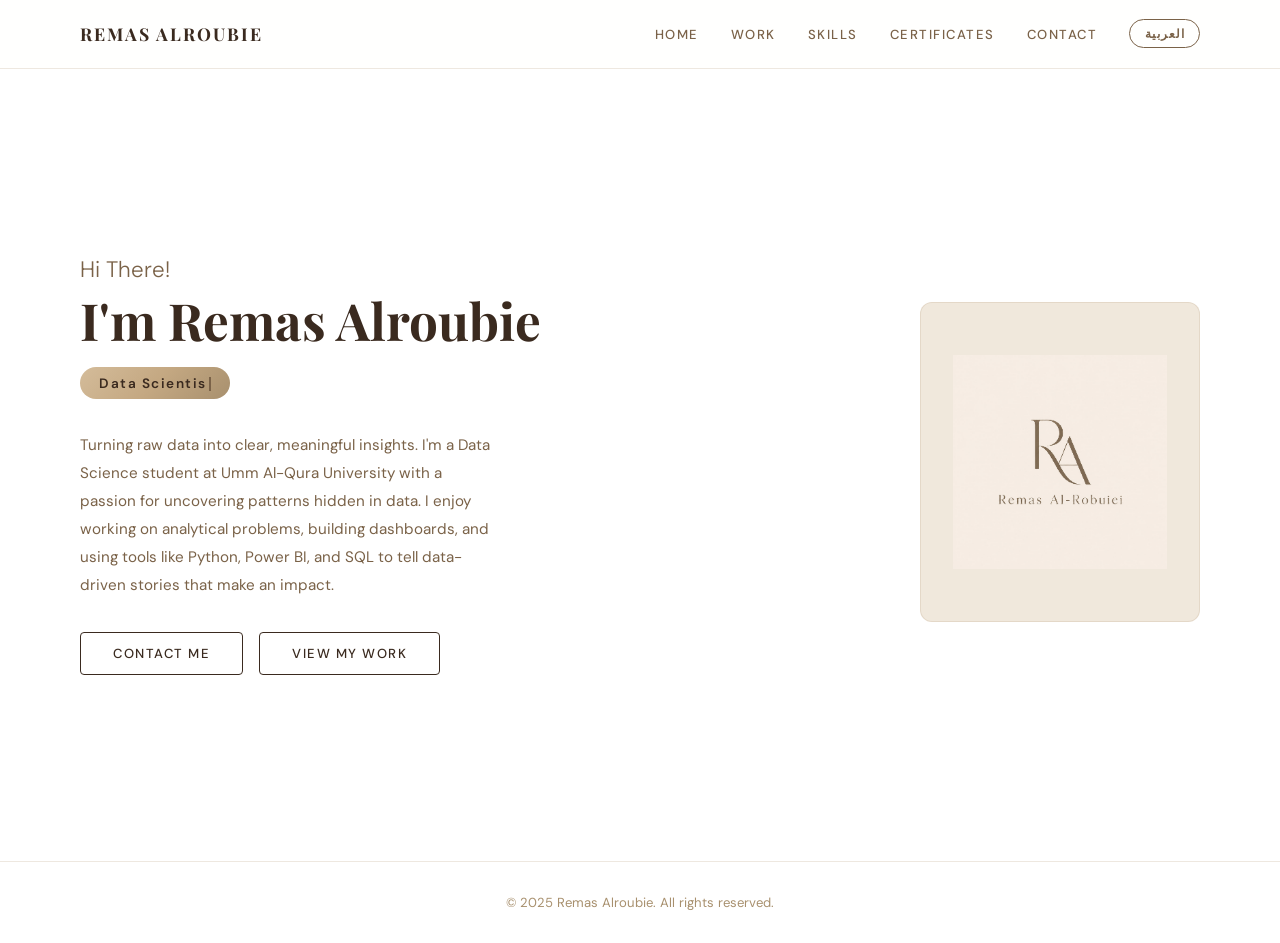
==== index.html @ 8c15201c "update my portfolio" ====
<!DOCTYPE html>
<html lang="en">
<head>
  <meta charset="UTF-8" />
  <meta name="viewport" content="width=device-width, initial-scale=1.0" />
  <title>Remas Alroubie — Home</title>
  <link rel="stylesheet" href="remasalroubie.css" />
</head>
<body>

  <div id="progress-bar"></div>
  <button id="back-to-top" onclick="window.scrollTo({top:0,behavior:'smooth'})">↑</button>

  <nav>
    <span class="logo">REMAS ALROUBIE</span>
    <ul>
      <li><a href="index.html" class="active" data-en="Home" data-ar="الرئيسية">Home</a></li>
      <li><a href="mywork.html" data-en="Work" data-ar="أعمالي">Work</a></li>
      <li><a href="skills.html" data-en="Skills" data-ar="المهارات">Skills</a></li>
      <li><a href="certificates.html" data-en="Certificates" data-ar="الشهادات">Certificates</a></li>
      <li><a href="contact.html" data-en="Contact" data-ar="تواصل">Contact</a></li>
      <li><button class="lang-btn" onclick="toggleLang()">العربية</button></li>
    </ul>
  </nav>

  <section class="hero">
    <div class="hero-text">
      <p class="hero-greeting" data-en="Hi There!" data-ar="! أهلاً">Hi There!</p>
      <h1 data-en="I'm Remas Alroubie" data-ar="أنا ريماس الربيعي">I'm Remas Alroubie</h1>
      <span class="hero-badge">
        <span id="typed-text"></span><span class="typing-cursor"></span>
      </span>
      <p class="hero-desc"
        data-en="Turning raw data into clear, meaningful insights. I'm a Data Science student at Umm Al-Qura University with a passion for uncovering patterns hidden in data. I enjoy working on analytical problems, building dashboards, and using tools like Python, Power BI, and SQL to tell data-driven stories that make an impact."
        data-ar="أحوّل البيانات الخام إلى رؤى واضحة وذات معنى. أنا طالبة علم بيانات في جامعة أم القرى، شغوفة باكتشاف الأنماط المخفية في البيانات. أستمتع بحل المشكلات التحليلية وبناء لوحات البيانات واستخدام أدوات مثل Python وPower BI وSQL لأروي قصصاً مبنية على البيانات تُحدث فرقاً حقيقياً.">
        Turning raw data into clear, meaningful insights. I'm a Data Science student at Umm Al-Qura University with a passion for uncovering patterns hidden in data. I enjoy working on analytical problems, building dashboards, and using tools like Python, Power BI, and SQL to tell data-driven stories that make an impact.
      </p>
      <div class="hero-btns">
        <a href="contact.html" class="btn-outline-dark" data-en="Contact Me" data-ar="تواصل معي">Contact Me</a>
        <a href="mywork.html" class="btn-outline-dark" data-en="View My Work" data-ar="أعمالي">View My Work</a>
      </div>
    </div>
    <div class="hero-img">
      <img src="images/logo.png" alt="Remas Alroubie Logo" class="hero-logo-img" />
    </div>
  </section>

  <footer>
    <p data-en="© 2025 Remas Alroubie. All rights reserved." data-ar=".© 2025 ريماس الربيعي. جميع الحقوق محفوظة">© 2025 Remas Alroubie. All rights reserved.</p>
  </footer>

  <script>
    // Typing Animation
    const words = ['Data Scientist', 'Data Analyst', 'Problem Solver'];
    const wordsAr = ['عالمة بيانات', 'محللة بيانات', 'حلول لجميع المشكلات'];
    let wordIndex = 0, charIndex = 0, deleting = false;

    function type() {
      const isAr = document.body.classList.contains('rtl');
      const list = isAr ? wordsAr : words;
      const current = list[wordIndex];
      const el = document.getElementById('typed-text');
      if (!deleting) {
        el.textContent = current.substring(0, charIndex + 1);
        charIndex++;
        if (charIndex === current.length) { deleting = true; setTimeout(type, 1500); return; }
      } else {
        el.textContent = current.substring(0, charIndex - 1);
        charIndex--;
        if (charIndex === 0) { deleting = false; wordIndex = (wordIndex + 1) % list.length; }
      }
      setTimeout(type, deleting ? 60 : 100);
    }
    type();

    // Language Toggle
    let isArabic = false;
    function toggleLang() {
      isArabic = !isArabic;
      const btn = document.querySelector('.lang-btn');
      document.querySelectorAll('[data-en]').forEach(el => {
        el.innerHTML = isArabic ? el.getAttribute('data-ar') : el.getAttribute('data-en');
      });
      document.body.classList.toggle('rtl', isArabic);
      btn.textContent = isArabic ? 'English' : 'العربية';
    }

    // Scroll Progress Bar
    window.addEventListener('scroll', () => {
      const scrollTop = window.scrollY;
      const docHeight = document.documentElement.scrollHeight - window.innerHeight;
      const progress = (scrollTop / docHeight) * 100;
      document.getElementById('progress-bar').style.width = progress + '%';

      // Back to Top
      const btn = document.getElementById('back-to-top');
      btn.classList.toggle('visible', scrollTop > 300);
    });

    // Fade in on scroll
    const observer = new IntersectionObserver(entries => {
      entries.forEach(e => { if (e.isIntersecting) e.target.classList.add('visible'); });
    }, { threshold: 0.1 });
    document.querySelectorAll('.fade-in').forEach(el => observer.observe(el));
  </script>

</body>
</html>
---- remasalroubie.css ----
@import url('https://fonts.googleapis.com/css2?family=Playfair+Display:wght@400;700&family=DM+Sans:wght@300;400;500&display=swap');

* { margin: 0; padding: 0; box-sizing: border-box; }

:root {
  --pink-mid:     #c4a882;
  --pink-soft:    #d4bc9a;
  --pink-light:   #f0e8dc;
  --purple-mid:   #7a6248;
  --purple-soft:  #c8b49a;
  --purple-light: #f5ede0;
  --gradient:     linear-gradient(135deg, #f5ede0 0%, #ede0d4 50%, #e8d5c4 100%);
  --text-dark:    #3a2a1f;
  --text-mid:     #7a6248;
  --text-light:   #a8906e;
  --white:        #ffffff;
  --bg:           #fdf8f3;
}

html { scroll-behavior: smooth; }

body {
  font-family: 'DM Sans', sans-serif;
  background-color: var(--bg);
  color: var(--text-dark);
}

/* ======= SCROLL PROGRESS BAR ======= */
#progress-bar {
  position: fixed;
  top: 0;
  left: 0;
  height: 3px;
  width: 0%;
  background: linear-gradient(135deg, var(--pink-mid), var(--purple-mid));
  z-index: 9999;
  transition: width 0.1s linear;
}

/* ======= BACK TO TOP ======= */
#back-to-top {
  position: fixed;
  bottom: 2rem;
  right: 2rem;
  width: 44px;
  height: 44px;
  border-radius: 50%;
  background: linear-gradient(135deg, var(--pink-mid), var(--purple-mid));
  color: white;
  border: none;
  font-size: 1.2rem;
  cursor: pointer;
  display: flex;
  align-items: center;
  justify-content: center;
  opacity: 0;
  pointer-events: none;
  transition: opacity 0.3s, transform 0.3s;
  z-index: 999;
  box-shadow: 0 4px 15px rgba(122,98,72,0.3);
}

#back-to-top.visible {
  opacity: 1;
  pointer-events: all;
}

#back-to-top:hover { transform: translateY(-3px); }

/* ======= FADE IN ON SCROLL ======= */
.fade-in {
  opacity: 0;
  transform: translateY(30px);
  transition: opacity 0.6s ease, transform 0.6s ease;
}

.fade-in.visible {
  opacity: 1;
  transform: translateY(0);
}

/* ======= NAVBAR ======= */
nav {
  display: flex;
  justify-content: space-between;
  align-items: center;
  padding: 1.2rem 5rem;
  background: rgba(255,255,255,0.9);
  backdrop-filter: blur(12px);
  position: sticky;
  top: 0;
  z-index: 100;
  border-bottom: 1px solid rgba(200,180,154,0.3);
}

.logo {
  font-family: 'Playfair Display', serif;
  font-size: 1.1rem;
  font-weight: 700;
  letter-spacing: 2px;
  color: var(--text-dark);
  text-decoration: none;
}

nav ul {
  list-style: none;
  display: flex;
  gap: 2rem;
  align-items: center;
}

nav ul li a {
  text-decoration: none;
  font-size: 0.82rem;
  font-weight: 500;
  letter-spacing: 1.5px;
  text-transform: uppercase;
  color: var(--text-mid);
  transition: color 0.3s;
}

nav ul li a:hover,
nav ul li a.active { color: var(--purple-mid); }

/* ======= LANGUAGE BUTTON ======= */
.lang-btn {
  background: transparent;
  border: 1.5px solid var(--purple-mid);
  color: var(--purple-mid);
  font-size: 0.78rem;
  font-weight: 600;
  letter-spacing: 1px;
  padding: 0.35rem 0.9rem;
  border-radius: 50px;
  cursor: pointer;
  transition: background 0.3s, color 0.3s;
  font-family: 'DM Sans', sans-serif;
}

.lang-btn:hover {
  background: var(--purple-mid);
  color: white;
}

/* ======= RTL ======= */
body.rtl { direction: rtl; text-align: right; }
body.rtl nav { flex-direction: row-reverse; }
body.rtl .hero { flex-direction: row-reverse; }
body.rtl .hero-btns { justify-content: flex-start; }
body.rtl .port-detail-item {
  border-left: none;
  border-right: 2px solid var(--purple-soft);
  padding-left: 0;
  padding-right: 1rem;
}
body.rtl .contact-item { flex-direction: row-reverse; }
body.rtl #back-to-top { right: auto; left: 2rem; }

/* ======= BUTTONS ======= */
.btn-outline-dark {
  display: inline-block;
  background: transparent;
  color: var(--text-dark);
  padding: 0.75rem 2rem;
  border-radius: 4px;
  text-decoration: none;
  font-size: 0.82rem;
  font-weight: 500;
  letter-spacing: 1.5px;
  text-transform: uppercase;
  border: 1.5px solid var(--text-dark);
  transition: background 0.3s, color 0.3s, transform 0.3s;
}

.btn-outline-dark:hover {
  background: var(--text-dark);
  color: var(--white);
  transform: translateY(-2px);
}

.btn-primary {
  display: inline-block;
  background: linear-gradient(135deg, var(--pink-mid), var(--purple-mid));
  color: white;
  padding: 0.75rem 2rem;
  border-radius: 4px;
  text-decoration: none;
  font-size: 0.82rem;
  font-weight: 500;
  letter-spacing: 1.5px;
  text-transform: uppercase;
  border: none;
  cursor: pointer;
  transition: opacity 0.3s, transform 0.3s;
}

.btn-primary:hover { opacity: 0.88; transform: translateY(-2px); }

.btn-outline {
  display: inline-block;
  background: transparent;
  color: var(--text-mid);
  padding: 0.75rem 2.5rem;
  border-radius: 4px;
  text-decoration: none;
  font-size: 0.82rem;
  font-weight: 500;
  letter-spacing: 1.5px;
  text-transform: uppercase;
  border: 1px solid var(--purple-mid);
  transition: background 0.3s, transform 0.3s;
}

.btn-outline:hover { background: var(--purple-light); transform: translateY(-2px); }

/* ======= SECTION TITLES ======= */
.sec-title {
  font-family: 'Playfair Display', serif;
  font-size: 1.8rem;
  font-weight: 700;
  color: var(--text-dark);
  text-align: center;
  letter-spacing: 2px;
  text-transform: uppercase;
}

.underline {
  width: 50px;
  height: 3px;
  background: linear-gradient(135deg, var(--pink-mid), var(--purple-mid));
  margin: 0.8rem auto 3rem auto;
  border-radius: 2px;
}

/* ======= PAGE WRAPPER ======= */
.page-section {
  max-width: 1000px;
  margin: 0 auto;
  padding: 5rem 2rem;
  min-height: 80vh;
}

/* ======= HERO ======= */
.hero {
  display: flex;
  align-items: center;
  justify-content: space-between;
  gap: 3rem;
  padding: 5rem;
  background: var(--white);
  min-height: 88vh;
}

.hero-text { flex: 1; }

.hero-greeting {
  font-size: 1.4rem;
  font-weight: 300;
  color: var(--text-mid);
  margin-bottom: 0.4rem;
}

.hero-text h1 {
  font-family: 'Playfair Display', serif;
  font-size: clamp(2rem, 4vw, 3.2rem);
  font-weight: 700;
  color: var(--text-dark);
  margin-bottom: 1rem;
  line-height: 1.2;
}

.hero-badge {
  display: inline-block;
  background: linear-gradient(135deg, #d4bc9a, #c4a882, #a8906e);
  color: #3a2a1f;
  font-size: 0.85rem;
  font-weight: 600;
  letter-spacing: 1.5px;
  padding: 0.45rem 1.2rem;
  border-radius: 999px;
  margin-bottom: 1.2rem;
  border: none;
}

/* Typing cursor */
.typing-cursor {
  display: inline-block;
  width: 2px;
  height: 1em;
  background: var(--purple-mid);
  margin-left: 2px;
  vertical-align: middle;
  animation: blink 0.8s step-end infinite;
}

@keyframes blink {
  50% { opacity: 0; }
}

.hero-desc {
  font-size: 0.95rem;
  color: var(--text-mid);
  line-height: 1.85;
  max-width: 420px;
  margin-bottom: 2rem;
  margin-top: 0.8rem;
}

.hero-btns { display: flex; gap: 1rem; flex-wrap: wrap; }

.hero-img { flex: 0 0 280px; }

.hero-logo-img {
  width: 280px;
  height: 320px;
  object-fit: contain;
  border-radius: 12px;
  background: #f0e8dc;
  padding: 2rem;
  border: 1px solid rgba(180,150,120,0.2);
}

/* ======= PORTFOLIO ======= */
.portfolio-grid {
  display: grid;
  grid-template-columns: repeat(2, 1fr);
  gap: 1.8rem;
  max-width: 1000px;
  margin: 0 auto;
}

.portfolio-card {
  background: var(--white);
  border: 1px solid rgba(200,180,154,0.4);
  border-radius: 12px;
  overflow: hidden;
  transition: transform 0.3s, box-shadow 0.3s;
}

.portfolio-card:hover {
  transform: translateY(-5px);
  box-shadow: 0 15px 35px rgba(122,98,72,0.15);
}

.port-img {
  height: 160px;
  background: var(--gradient);
  display: flex;
  align-items: center;
  justify-content: center;
  font-size: 3.5rem;
}

.port-body { padding: 1.5rem; }

.port-tag {
  display: inline-block;
  font-size: 0.72rem;
  font-weight: 500;
  letter-spacing: 1px;
  text-transform: uppercase;
  color: var(--purple-mid);
  margin-bottom: 0.7rem;
}

.port-body h3 {
  font-family: 'Playfair Display', serif;
  font-size: 1.4rem;
  color: var(--text-dark);
  margin-bottom: 0.8rem;
}

.port-body p {
  font-size: 0.9rem;
  color: var(--text-mid);
  line-height: 1.8;
  margin-bottom: 0.8rem;
}

.port-details {
  margin-top: 1.5rem;
  display: flex;
  flex-direction: column;
  gap: 1.2rem;
}

.port-detail-item {
  border-left: 2px solid var(--purple-soft);
  padding-left: 1rem;
}

.port-detail-label {
  display: block;
  font-size: 0.72rem;
  font-weight: 700;
  letter-spacing: 1.5px;
  text-transform: uppercase;
  color: var(--text-light);
  margin-bottom: 0.5rem;
}

.port-tags-row { display: flex; flex-wrap: wrap; gap: 0.5rem; }

.port-pill {
  display: inline-block;
  background: var(--purple-light);
  color: var(--text-mid);
  font-size: 0.78rem;
  font-weight: 500;
  padding: 0.3rem 0.8rem;
  border-radius: 50px;
  border: 1px solid rgba(200,180,154,0.5);
}

.port-team {
  font-size: 0.85rem;
  color: var(--text-mid);
  line-height: 1.7;
  margin: 0;
}

/* ======= SKILLS ======= */
.skills-category-label {
  font-size: 0.75rem;
  font-weight: 700;
  letter-spacing: 2px;
  text-transform: uppercase;
  color: var(--purple-mid);
  margin-bottom: 1.2rem;
}

.skills-row {
  display: grid;
  grid-template-columns: repeat(auto-fit, minmax(160px, 1fr));
  gap: 1.5rem;
}

.skill-box {
  background: var(--white);
  border: 1px solid rgba(200,180,154,0.4);
  border-radius: 12px;
  padding: 2rem 1rem;
  text-align: center;
  transition: transform 0.3s, box-shadow 0.3s;
}

.skill-box:hover {
  transform: translateY(-4px);
  box-shadow: 0 10px 25px rgba(122,98,72,0.15);
}

.skill-icon { font-size: 2.2rem; margin-bottom: 0.8rem; }

.skill-box h4 {
  font-size: 0.82rem;
  font-weight: 700;
  letter-spacing: 1px;
  text-transform: uppercase;
  color: var(--text-dark);
  margin-bottom: 0.4rem;
}

.skill-box p { font-size: 0.78rem; color: var(--text-light); line-height: 1.5; }

/* ======= CERTIFICATES ======= */
.cert-grid {
  display: grid;
  grid-template-columns: repeat(auto-fit, minmax(280px, 1fr));
  gap: 1.5rem;
}

.cert-card {
  background: var(--white);
  border: 1px solid rgba(200,180,154,0.4);
  border-radius: 16px;
  padding: 1.8rem;
  display: flex;
  gap: 1.2rem;
  align-items: flex-start;
  transition: transform 0.3s, box-shadow 0.3s;
  cursor: pointer;
}

.cert-card:hover {
  transform: translateY(-4px);
  box-shadow: 0 12px 30px rgba(122,98,72,0.15);
}

.cert-icon {
  font-size: 2rem;
  flex-shrink: 0;
  width: 52px;
  height: 52px;
  background: var(--gradient);
  border-radius: 12px;
  display: flex;
  align-items: center;
  justify-content: center;
}

.cert-body { flex: 1; }

.cert-platform {
  display: block;
  font-size: 0.7rem;
  font-weight: 700;
  letter-spacing: 1px;
  text-transform: uppercase;
  color: var(--purple-mid);
  margin-bottom: 0.4rem;
}

.cert-body h3 {
  font-family: 'Playfair Display', serif;
  font-size: 1rem;
  color: var(--text-dark);
  margin-bottom: 0.5rem;
  line-height: 1.4;
}

.cert-body p {
  font-size: 0.83rem;
  color: var(--text-mid);
  line-height: 1.7;
  margin-bottom: 0.8rem;
}

.cert-date {
  display: inline-block;
  background: var(--purple-light);
  color: var(--text-mid);
  font-size: 0.72rem;
  font-weight: 600;
  padding: 0.25rem 0.7rem;
  border-radius: 50px;
}

/* ======= MODAL ======= */
.modal-overlay {
  display: none;
  position: fixed;
  inset: 0;
  background: rgba(0,0,0,0.85);
  z-index: 9999;
  justify-content: center;
  align-items: center;
}

.modal-overlay.active { display: flex; }

.modal-overlay img {
  max-width: 90%;
  max-height: 90vh;
  border-radius: 12px;
  box-shadow: 0 8px 40px rgba(0,0,0,0.5);
}

.modal-close {
  position: fixed;
  top: 1.2rem;
  right: 1.5rem;
  font-size: 2rem;
  color: white;
  cursor: pointer;
  background: none;
  border: none;
  line-height: 1;
}

/* ======= CONTACT ======= */
.contact-wrapper {
  display: grid;
  grid-template-columns: 1fr 1fr;
  gap: 4rem;
  align-items: start;
}

.contact-info h3 {
  font-family: 'Playfair Display', serif;
  font-size: 1.2rem;
  color: var(--text-dark);
  margin-bottom: 1.5rem;
}

.contact-item {
  display: flex;
  align-items: center;
  gap: 0.9rem;
  margin-bottom: 1.1rem;
  text-decoration: none;
  color: var(--text-mid);
  font-size: 0.9rem;
  transition: color 0.3s;
}

.contact-item:hover { color: var(--purple-mid); }

.contact-icon {
  width: 40px;
  height: 40px;
  border-radius: 50%;
  background: var(--gradient);
  display: flex;
  align-items: center;
  justify-content: center;
  font-size: 1.1rem;
  flex-shrink: 0;
}

.social-title {
  font-size: 0.78rem;
  font-weight: 700;
  letter-spacing: 1.5px;
  text-transform: uppercase;
  color: var(--text-light);
  margin-top: 2rem;
  margin-bottom: 1rem;
}

.social-links { display: flex; gap: 0.8rem; flex-wrap: wrap; }

.social-btn {
  display: inline-flex;
  align-items: center;
  gap: 0.5rem;
  padding: 0.5rem 1.1rem;
  border-radius: 50px;
  border: 1px solid rgba(200,180,154,0.5);
  background: var(--white);
  text-decoration: none;
  font-size: 0.8rem;
  color: var(--text-mid);
  font-weight: 500;
  transition: background 0.3s, transform 0.3s;
}

.social-btn:hover { background: var(--purple-light); transform: translateY(-2px); }

.form-group { margin-bottom: 1.4rem; }

.form-group label {
  display: block;
  font-size: 0.78rem;
  font-weight: 500;
  letter-spacing: 1px;
  text-transform: uppercase;
  color: var(--text-mid);
  margin-bottom: 0.5rem;
}

.form-group input,
.form-group textarea {
  width: 100%;
  padding: 0.85rem 1.1rem;
  background: var(--white);
  border: 1px solid rgba(200,180,154,0.5);
  border-radius: 8px;
  font-family: 'DM Sans', sans-serif;
  font-size: 0.9rem;
  color: var(--text-dark);
  outline: none;
  transition: border 0.3s;
}

.form-group input:focus,
.form-group textarea:focus { border-color: var(--purple-mid); }

.form-group textarea { height: 130px; resize: vertical; }

/* ======= FOOTER ======= */
footer {
  background: var(--white);
  border-top: 1px solid rgba(200,180,154,0.3);
  padding: 2rem 5rem;
  text-align: center;
  font-size: 0.82rem;
  color: var(--text-light);
}

/* ======= ANIMATIONS ======= */
@keyframes fadeUp {
  from { opacity: 0; transform: translateY(25px); }
  to   { opacity: 1; transform: translateY(0); }
}

.hero-greeting { animation: fadeUp 0.5s ease both; }
.hero-text h1  { animation: fadeUp 0.5s ease 0.1s both; }
.hero-badge    { animation: fadeUp 0.5s ease 0.2s both; }
.hero-desc     { animation: fadeUp 0.5s ease 0.3s both; }
.hero-btns     { animation: fadeUp 0.5s ease 0.4s both; }

/* ======= RESPONSIVE ======= */
@media (max-width: 900px) {
  nav { padding: 1rem 1.5rem; }
  nav ul { gap: 0.8rem; flex-wrap: wrap; }
  .hero { flex-direction: column; padding: 3rem 1.5rem; text-align: center; min-height: auto; }
  .hero-img { display: none; }
  .hero-desc { max-width: 100%; }
  .hero-btns { justify-content: center; }
  .page-section { padding: 3rem 1.5rem; }
  .portfolio-grid { grid-template-columns: 1fr; }
  .contact-wrapper { grid-template-columns: 1fr; gap: 2.5rem; }
  .cert-grid { grid-template-columns: 1fr; }
  footer { padding: 1.5rem; }
}
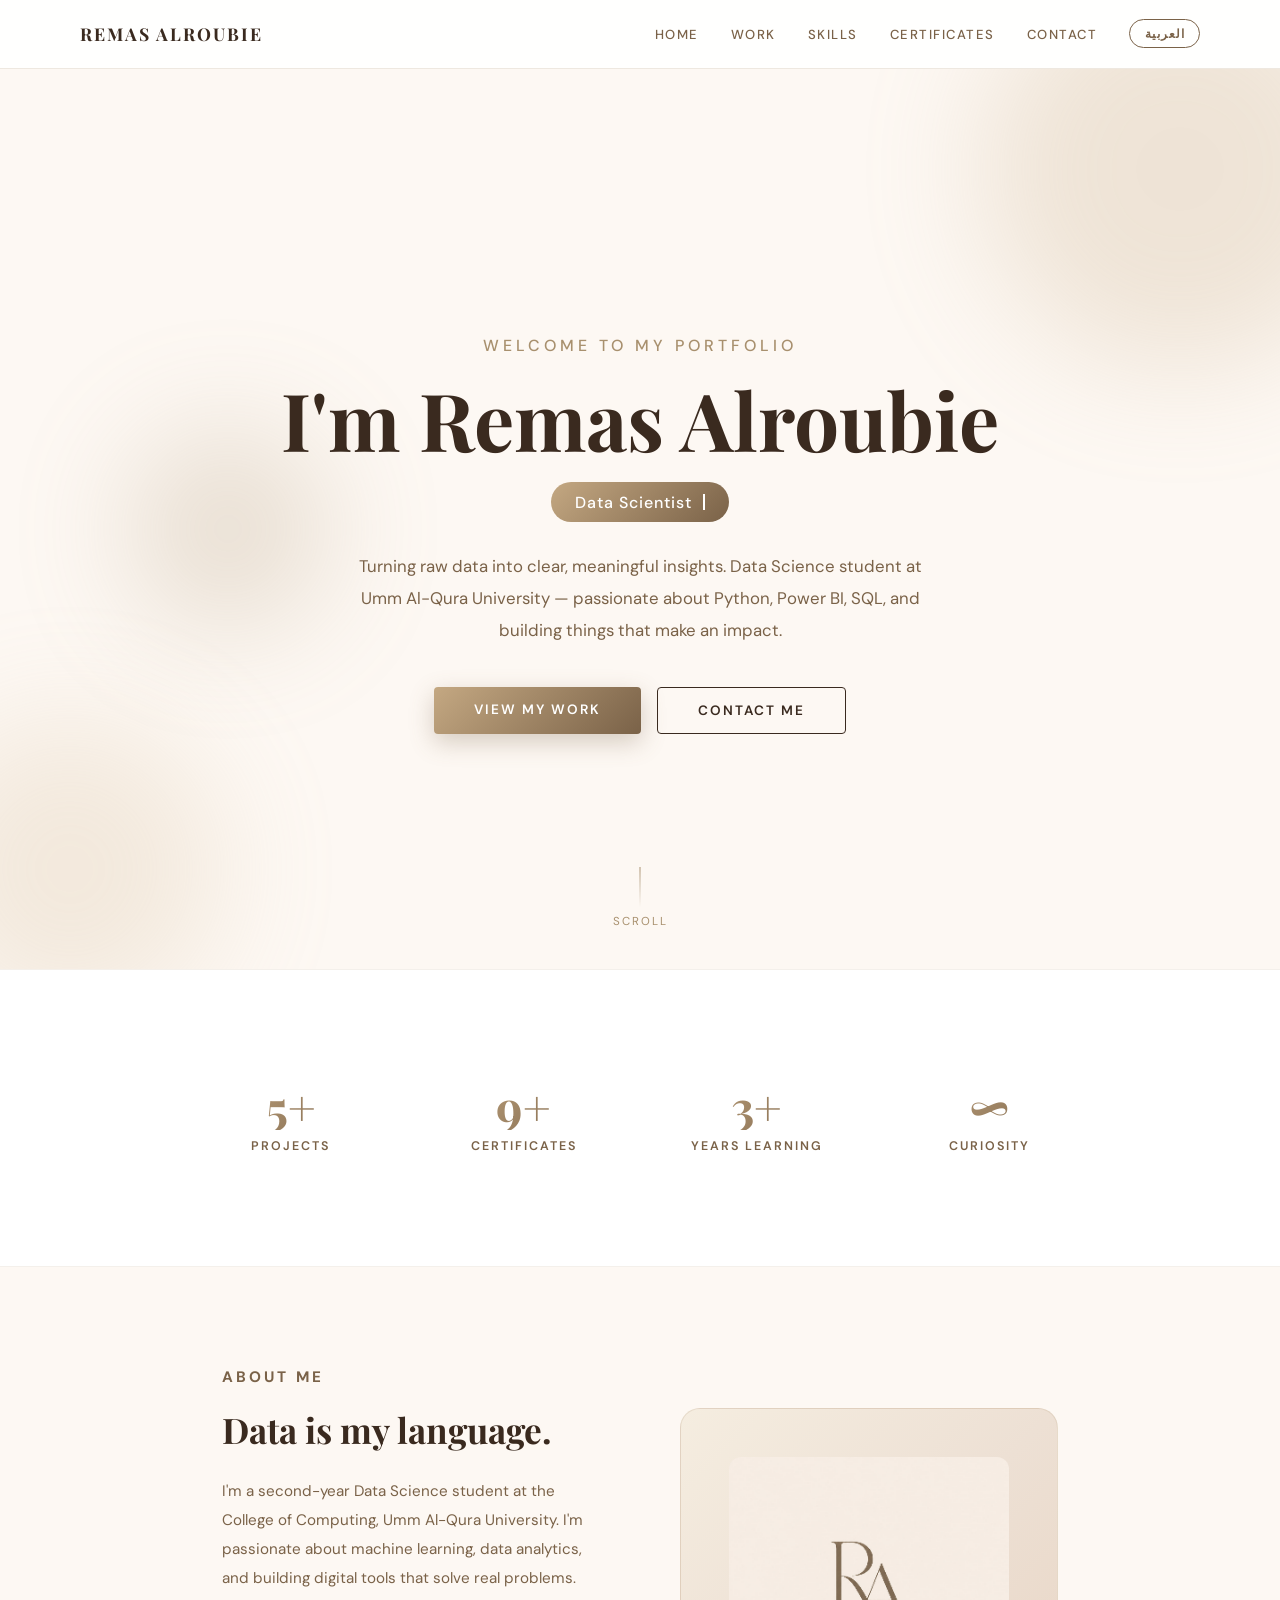
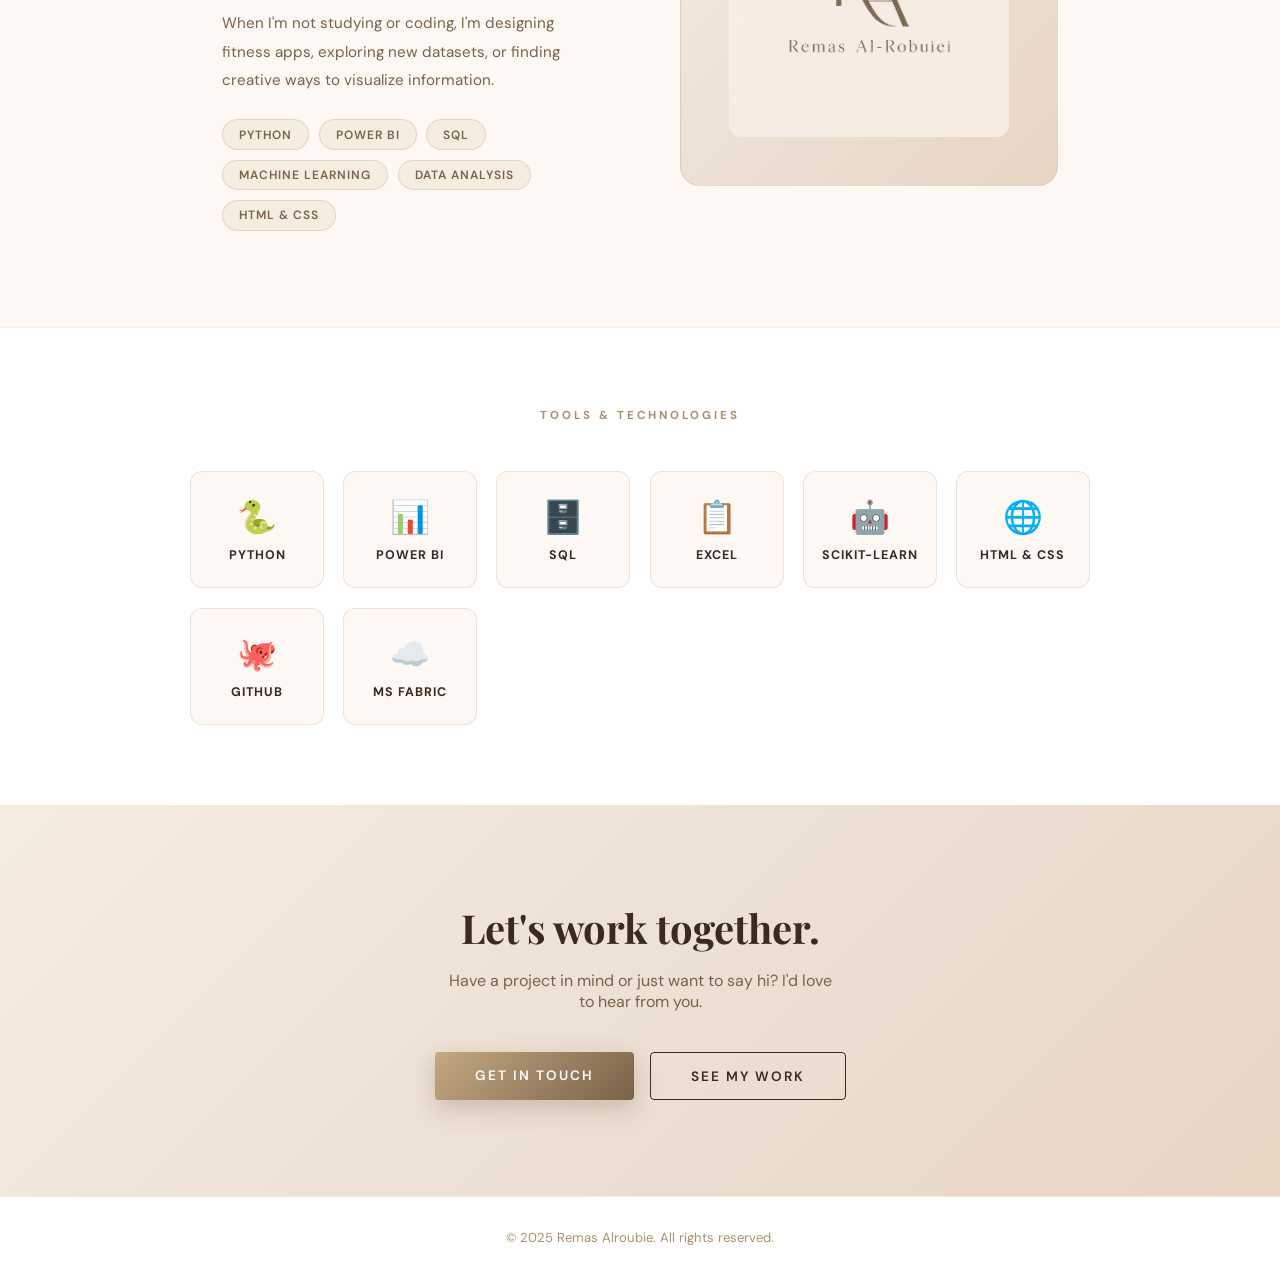
==== commit 6f4adeab: "redesign certificates page" ====
--- a/index.html
+++ b/index.html
@@ -5,6 +5,346 @@
   <meta name="viewport" content="width=device-width, initial-scale=1.0" />
   <title>Remas Alroubie — Home</title>
   <link rel="stylesheet" href="remasalroubie.css" />
+  <script src="lang.js"></script>
+  <style>
+    /* ===== HERO REDESIGN ===== */
+    .hero {
+      min-height: 100vh;
+      display: flex;
+      flex-direction: column;
+      justify-content: center;
+      align-items: center;
+      text-align: center;
+      padding: 6rem 2rem 4rem;
+      position: relative;
+      overflow: hidden;
+      background: var(--bg);
+    }
+
+    /* Floating orbs background */
+    .hero-orb {
+      position: absolute;
+      border-radius: 50%;
+      filter: blur(60px);
+      opacity: 0.25;
+      animation: floatOrb 8s ease-in-out infinite;
+      pointer-events: none;
+    }
+    .orb1 { width: 400px; height: 400px; background: #c4a882; top: -100px; right: -100px; animation-delay: 0s; }
+    .orb2 { width: 300px; height: 300px; background: #d4bc9a; bottom: -50px; left: -80px; animation-delay: 3s; }
+    .orb3 { width: 200px; height: 200px; background: #a8906e; top: 40%; left: 10%; animation-delay: 5s; }
+
+    @keyframes floatOrb {
+      0%, 100% { transform: translateY(0px) scale(1); }
+      50% { transform: translateY(-30px) scale(1.05); }
+    }
+
+    .hero-content { position: relative; z-index: 1; max-width: 750px; }
+
+    .hero-greeting {
+      font-size: 1rem;
+      font-weight: 500;
+      letter-spacing: 4px;
+      text-transform: uppercase;
+      color: var(--text-light);
+      margin-bottom: 1.2rem;
+      opacity: 0;
+      animation: slideUp 0.6s ease 0.2s forwards;
+    }
+
+    .hero-content h1 {
+      font-family: 'Playfair Display', serif;
+      font-size: clamp(2.8rem, 7vw, 5rem);
+      font-weight: 700;
+      color: var(--text-dark);
+      line-height: 1.1;
+      margin-bottom: 1.2rem;
+      opacity: 0;
+      animation: slideUp 0.6s ease 0.4s forwards;
+    }
+
+    .hero-badge {
+      display: inline-flex;
+      align-items: center;
+      gap: 0.5rem;
+      background: linear-gradient(135deg, #c4a882, #7a6248);
+      color: white;
+      font-size: 1rem;
+      font-weight: 500;
+      letter-spacing: 1px;
+      padding: 0.6rem 1.5rem;
+      border-radius: 999px;
+      margin-bottom: 1.8rem;
+      opacity: 0;
+      animation: slideUp 0.6s ease 0.6s forwards;
+    }
+
+    .typing-cursor {
+      display: inline-block;
+      width: 2px;
+      height: 1em;
+      background: white;
+      margin-left: 3px;
+      vertical-align: middle;
+      animation: blink 0.8s infinite;
+    }
+
+    @keyframes blink { 0%,100%{opacity:1} 50%{opacity:0} }
+
+    .hero-desc {
+      font-size: 1.05rem;
+      color: var(--text-mid);
+      line-height: 1.9;
+      max-width: 580px;
+      margin: 0 auto 2.5rem;
+      opacity: 0;
+      animation: slideUp 0.6s ease 0.8s forwards;
+    }
+
+    .hero-btns {
+      display: flex;
+      gap: 1rem;
+      justify-content: center;
+      flex-wrap: wrap;
+      opacity: 0;
+      animation: slideUp 0.6s ease 1s forwards;
+    }
+
+    .btn-hero-primary {
+      display: inline-block;
+      background: linear-gradient(135deg, #c4a882, #7a6248);
+      color: white;
+      padding: 0.9rem 2.5rem;
+      border-radius: 4px;
+      text-decoration: none;
+      font-size: 0.85rem;
+      font-weight: 600;
+      letter-spacing: 2px;
+      text-transform: uppercase;
+      transition: transform 0.3s, opacity 0.3s, box-shadow 0.3s;
+      box-shadow: 0 8px 25px rgba(122,98,72,0.3);
+    }
+    .btn-hero-primary:hover { transform: translateY(-3px); opacity: 0.9; box-shadow: 0 12px 35px rgba(122,98,72,0.4); }
+
+    .btn-hero-outline {
+      display: inline-block;
+      background: transparent;
+      color: var(--text-dark);
+      padding: 0.9rem 2.5rem;
+      border-radius: 4px;
+      text-decoration: none;
+      font-size: 0.85rem;
+      font-weight: 600;
+      letter-spacing: 2px;
+      text-transform: uppercase;
+      border: 1.5px solid var(--text-dark);
+      transition: transform 0.3s, background 0.3s, color 0.3s;
+    }
+    .btn-hero-outline:hover { transform: translateY(-3px); background: var(--text-dark); color: white; }
+
+    /* Scroll indicator */
+    .scroll-hint {
+      position: absolute;
+      bottom: 2.5rem;
+      left: 50%;
+      transform: translateX(-50%);
+      display: flex;
+      flex-direction: column;
+      align-items: center;
+      gap: 0.4rem;
+      color: var(--text-light);
+      font-size: 0.72rem;
+      letter-spacing: 2px;
+      text-transform: uppercase;
+      opacity: 0;
+      animation: fadeIn 1s ease 1.5s forwards;
+    }
+    .scroll-line {
+      width: 1px;
+      height: 40px;
+      background: linear-gradient(to bottom, var(--text-light), transparent);
+      animation: scrollLine 1.5s ease-in-out infinite;
+    }
+    @keyframes scrollLine {
+      0% { transform: scaleY(0); transform-origin: top; opacity: 1; }
+      50% { transform: scaleY(1); transform-origin: top; opacity: 1; }
+      100% { transform: scaleY(1); transform-origin: bottom; opacity: 0; }
+    }
+
+    /* ===== STATS SECTION ===== */
+    .stats-section {
+      padding: 5rem 2rem;
+      background: white;
+      border-top: 1px solid rgba(200,180,154,0.2);
+      border-bottom: 1px solid rgba(200,180,154,0.2);
+    }
+    .stats-inner {
+      max-width: 900px;
+      margin: 0 auto;
+      display: grid;
+      grid-template-columns: repeat(auto-fit, minmax(180px, 1fr));
+      gap: 2rem;
+    }
+    .stat-item {
+      text-align: center;
+      padding: 2rem 1rem;
+      border-radius: 12px;
+      transition: transform 0.3s;
+    }
+    .stat-item:hover { transform: translateY(-5px); }
+    .stat-number {
+      font-family: 'Playfair Display', serif;
+      font-size: 3rem;
+      font-weight: 700;
+      background: linear-gradient(135deg, #c4a882, #7a6248);
+      -webkit-background-clip: text;
+      -webkit-text-fill-color: transparent;
+      background-clip: text;
+      line-height: 1;
+      margin-bottom: 0.5rem;
+    }
+    .stat-label {
+      font-size: 0.78rem;
+      font-weight: 600;
+      letter-spacing: 2px;
+      text-transform: uppercase;
+      color: var(--text-mid);
+    }
+
+    /* ===== ABOUT SECTION ===== */
+    .about-section {
+      padding: 6rem 2rem;
+      max-width: 900px;
+      margin: 0 auto;
+      display: grid;
+      grid-template-columns: 1fr 1fr;
+      gap: 5rem;
+      align-items: center;
+    }
+    .about-label {
+      font-size: 0.72rem;
+      font-weight: 700;
+      letter-spacing: 3px;
+      text-transform: uppercase;
+      color: var(--text-light);
+      margin-bottom: 1rem;
+    }
+    .about-section h2 {
+      font-family: 'Playfair Display', serif;
+      font-size: 2.2rem;
+      color: var(--text-dark);
+      line-height: 1.3;
+      margin-bottom: 1.5rem;
+    }
+    .about-section p {
+      font-size: 0.95rem;
+      color: var(--text-mid);
+      line-height: 1.9;
+      margin-bottom: 1rem;
+    }
+    .about-tags { display: flex; flex-wrap: wrap; gap: 0.6rem; margin-top: 1.5rem; }
+    .about-tag {
+      font-size: 0.75rem;
+      font-weight: 600;
+      letter-spacing: 1px;
+      text-transform: uppercase;
+      color: var(--purple-mid);
+      background: var(--purple-light);
+      border: 1px solid rgba(200,180,154,0.4);
+      padding: 0.4rem 1rem;
+      border-radius: 50px;
+    }
+    .about-img-box {
+      background: linear-gradient(135deg, #f5ede0 0%, #ede0d4 50%, #e8d5c4 100%);
+      border-radius: 20px;
+      padding: 3rem;
+      display: flex;
+      align-items: center;
+      justify-content: center;
+      aspect-ratio: 1;
+      border: 1px solid rgba(200,180,154,0.3);
+    }
+    .about-img-box img { width: 100%; height: 100%; object-fit: contain; border-radius: 12px; }
+
+    /* ===== TOOLS SECTION ===== */
+    .tools-section {
+      padding: 5rem 2rem;
+      background: white;
+      border-top: 1px solid rgba(200,180,154,0.2);
+    }
+    .tools-inner { max-width: 900px; margin: 0 auto; }
+    .tools-grid {
+      display: grid;
+      grid-template-columns: repeat(auto-fit, minmax(120px, 1fr));
+      gap: 1.2rem;
+      margin-top: 3rem;
+    }
+    .tool-card {
+      background: var(--bg);
+      border: 1px solid rgba(200,180,154,0.3);
+      border-radius: 12px;
+      padding: 1.5rem 1rem;
+      text-align: center;
+      transition: transform 0.3s, box-shadow 0.3s, border-color 0.3s;
+      cursor: default;
+    }
+    .tool-card:hover {
+      transform: translateY(-5px);
+      box-shadow: 0 10px 30px rgba(122,98,72,0.15);
+      border-color: var(--purple-soft);
+    }
+    .tool-icon { font-size: 2rem; margin-bottom: 0.6rem; }
+    .tool-name {
+      font-size: 0.78rem;
+      font-weight: 700;
+      letter-spacing: 1px;
+      text-transform: uppercase;
+      color: var(--text-dark);
+    }
+
+    /* ===== CTA SECTION ===== */
+    .cta-section {
+      padding: 6rem 2rem;
+      text-align: center;
+      background: linear-gradient(135deg, #f5ede0 0%, #ede0d4 50%, #e8d5c4 100%);
+    }
+    .cta-section h2 {
+      font-family: 'Playfair Display', serif;
+      font-size: 2.5rem;
+      color: var(--text-dark);
+      margin-bottom: 1rem;
+    }
+    .cta-section p {
+      font-size: 1rem;
+      color: var(--text-mid);
+      margin-bottom: 2.5rem;
+      max-width: 400px;
+      margin-left: auto;
+      margin-right: auto;
+    }
+
+    @keyframes slideUp {
+      from { opacity: 0; transform: translateY(30px); }
+      to { opacity: 1; transform: translateY(0); }
+    }
+    @keyframes fadeIn {
+      from { opacity: 0; }
+      to { opacity: 1; }
+    }
+
+    /* RTL */
+    body.rtl .about-section { direction: rtl; }
+    body.rtl .hero-content { direction: rtl; }
+    body.rtl .hero-btns { justify-content: center; flex-direction: row; }
+    body.rtl .hero-badge { unicode-bidi: plaintext; }
+
+    /* Responsive */
+    @media (max-width: 768px) {
+      .about-section { grid-template-columns: 1fr; gap: 2rem; }
+      .about-img-box { display: none; }
+      .hero-content h1 { font-size: 2.5rem; }
+    }
+  </style>
 </head>
 <body>
 
@@ -12,7 +352,7 @@
   <button id="back-to-top" onclick="window.scrollTo({top:0,behavior:'smooth'})">↑</button>
 
   <nav>
-    <span class="logo">REMAS ALROUBIE</span>
+    <a href="index.html" class="logo">REMAS ALROUBIE</a>
     <ul>
       <li><a href="index.html" class="active" data-en="Home" data-ar="الرئيسية">Home</a></li>
       <li><a href="mywork.html" data-en="Work" data-ar="أعمالي">Work</a></li>
@@ -23,25 +363,110 @@
     </ul>
   </nav>
 
+  <!-- HERO -->
   <section class="hero">
-    <div class="hero-text">
-      <p class="hero-greeting" data-en="Hi There!" data-ar="! أهلاً">Hi There!</p>
+    <div class="hero-orb orb1"></div>
+    <div class="hero-orb orb2"></div>
+    <div class="hero-orb orb3"></div>
+
+    <div class="hero-content">
+      <p class="hero-greeting" data-en="Welcome to my portfolio" data-ar="أهلاً بك في موقعي">Welcome to my portfolio</p>
       <h1 data-en="I'm Remas Alroubie" data-ar="أنا ريماس الربيعي">I'm Remas Alroubie</h1>
-      <span class="hero-badge">
+      <div class="hero-badge" id="hero-badge">
         <span id="typed-text"></span><span class="typing-cursor"></span>
-      </span>
+      </div>
       <p class="hero-desc"
-        data-en="Turning raw data into clear, meaningful insights. I'm a Data Science student at Umm Al-Qura University with a passion for uncovering patterns hidden in data. I enjoy working on analytical problems, building dashboards, and using tools like Python, Power BI, and SQL to tell data-driven stories that make an impact."
-        data-ar="أحوّل البيانات الخام إلى رؤى واضحة وذات معنى. أنا طالبة علم بيانات في جامعة أم القرى، شغوفة باكتشاف الأنماط المخفية في البيانات. أستمتع بحل المشكلات التحليلية وبناء لوحات البيانات واستخدام أدوات مثل Python وPower BI وSQL لأروي قصصاً مبنية على البيانات تُحدث فرقاً حقيقياً.">
-        Turning raw data into clear, meaningful insights. I'm a Data Science student at Umm Al-Qura University with a passion for uncovering patterns hidden in data. I enjoy working on analytical problems, building dashboards, and using tools like Python, Power BI, and SQL to tell data-driven stories that make an impact.
+        data-en="Turning raw data into clear, meaningful insights. Data Science student at Umm Al-Qura University — passionate about Python, Power BI, SQL, and building things that make an impact."
+        data-ar="أحوّل البيانات الخام إلى رؤى واضحة وذات معنى. طالبة علم بيانات في جامعة أم القرى — شغوفة بـ Python وPower BI وSQL وبناء أشياء تُحدث فرقاً حقيقياً.">
+        Turning raw data into clear, meaningful insights. Data Science student at Umm Al-Qura University — passionate about Python, Power BI, SQL, and building things that make an impact.
       </p>
       <div class="hero-btns">
-        <a href="contact.html" class="btn-outline-dark" data-en="Contact Me" data-ar="تواصل معي">Contact Me</a>
-        <a href="mywork.html" class="btn-outline-dark" data-en="View My Work" data-ar="أعمالي">View My Work</a>
+        <a href="mywork.html" class="btn-hero-primary" data-en="View My Work" data-ar="أعمالي">View My Work</a>
+        <a href="contact.html" class="btn-hero-outline" data-en="Contact Me" data-ar="تواصل معي">Contact Me</a>
       </div>
     </div>
-    <div class="hero-img">
-      <img src="images/logo.png" alt="Remas Alroubie Logo" class="hero-logo-img" />
+
+    <div class="scroll-hint">
+      <div class="scroll-line"></div>
+      <span data-en="scroll" data-ar="تمرير">scroll</span>
+    </div>
+  </section>
+
+  <!-- STATS -->
+  <section class="stats-section">
+    <div class="stats-inner">
+      <div class="stat-item fade-in">
+        <div class="stat-number">5+</div>
+        <div class="stat-label" data-en="Projects" data-ar="مشروع">Projects</div>
+      </div>
+      <div class="stat-item fade-in">
+        <div class="stat-number">9+</div>
+        <div class="stat-label" data-en="Certificates" data-ar="شهادة">Certificates</div>
+      </div>
+      <div class="stat-item fade-in">
+        <div class="stat-number">3+</div>
+        <div class="stat-label" data-en="Years Learning" data-ar="سنوات تعلم">Years Learning</div>
+      </div>
+      <div class="stat-item fade-in">
+        <div class="stat-number">∞</div>
+        <div class="stat-label" data-en="Curiosity" data-ar="فضول">Curiosity</div>
+      </div>
+    </div>
+  </section>
+
+  <!-- ABOUT -->
+  <section>
+    <div class="about-section">
+      <div class="fade-in">
+        <p class="about-label" data-en="About Me" data-ar="عني">About Me</p>
+        <h2 data-en="Data is my language." data-ar="البيانات هي لغتي.">Data is my language.</h2>
+        <p data-en="I'm a second-year Data Science student at the College of Computing, Umm Al-Qura University. I'm passionate about machine learning, data analytics, and building digital tools that solve real problems."
+           data-ar="أنا طالبة في السنة الثانية لتخصص علم البيانات بكلية الحاسبات في جامعة أم القرى. شغوفة بتعلم الآلة وتحليل البيانات وبناء أدوات رقمية تحل مشكلات حقيقية.">
+          I'm a second-year Data Science student at the College of Computing, Umm Al-Qura University. I'm passionate about machine learning, data analytics, and building digital tools that solve real problems.
+        </p>
+        <p data-en="When I'm not studying or coding, I'm designing fitness apps, exploring new datasets, or finding creative ways to visualize information."
+           data-ar="وعندما لا أكون أدرس أو أكتب كوداً، أصمم تطبيقات اللياقة، أستكشف مجموعات بيانات جديدة، أو أجد طرقاً إبداعية لتصور المعلومات.">
+          When I'm not studying or coding, I'm designing fitness apps, exploring new datasets, or finding creative ways to visualize information.
+        </p>
+        <div class="about-tags">
+          <span class="about-tag">Python</span>
+          <span class="about-tag">Power BI</span>
+          <span class="about-tag">SQL</span>
+          <span class="about-tag">Machine Learning</span>
+          <span class="about-tag">Data Analysis</span>
+          <span class="about-tag">HTML & CSS</span>
+        </div>
+      </div>
+      <div class="about-img-box fade-in">
+        <img src="images/logo.png" alt="Remas Alroubie" />
+      </div>
+    </div>
+  </section>
+
+  <!-- TOOLS -->
+  <section class="tools-section">
+    <div class="tools-inner">
+      <p class="about-label" style="text-align:center;" data-en="Tools & Technologies" data-ar="الأدوات والتقنيات">Tools & Technologies</p>
+      <div class="tools-grid">
+        <div class="tool-card fade-in"><div class="tool-icon">🐍</div><div class="tool-name">Python</div></div>
+        <div class="tool-card fade-in"><div class="tool-icon">📊</div><div class="tool-name">Power BI</div></div>
+        <div class="tool-card fade-in"><div class="tool-icon">🗄️</div><div class="tool-name">SQL</div></div>
+        <div class="tool-card fade-in"><div class="tool-icon">📋</div><div class="tool-name">Excel</div></div>
+        <div class="tool-card fade-in"><div class="tool-icon">🤖</div><div class="tool-name">Scikit-learn</div></div>
+        <div class="tool-card fade-in"><div class="tool-icon">🌐</div><div class="tool-name">HTML & CSS</div></div>
+        <div class="tool-card fade-in"><div class="tool-icon">🐙</div><div class="tool-name">GitHub</div></div>
+        <div class="tool-card fade-in"><div class="tool-icon">☁️</div><div class="tool-name">MS Fabric</div></div>
+      </div>
+    </div>
+  </section>
+
+  <!-- CTA -->
+  <section class="cta-section">
+    <h2 class="fade-in" data-en="Let's work together." data-ar="لنعمل معاً.">Let's work together.</h2>
+    <p class="fade-in" data-en="Have a project in mind or just want to say hi? I'd love to hear from you." data-ar="هل لديك مشروع في ذهنك أو تريد فقط التواصل؟ سيسعدني سماعك.">Have a project in mind or just want to say hi? I'd love to hear from you.</p>
+    <div class="fade-in" style="display:flex; gap:1rem; justify-content:center; flex-wrap:wrap;">
+      <a href="contact.html" class="btn-hero-primary" data-en="Get In Touch" data-ar="تواصل معي">Get In Touch</a>
+      <a href="mywork.html" class="btn-hero-outline" data-en="See My Work" data-ar="أعمالي">See My Work</a>
     </div>
   </section>
 
@@ -50,11 +475,9 @@
   </footer>
 
   <script>
-    // Typing Animation
-    const words = ['Data Scientist', 'Data Analyst', 'Problem Solver'];
-    const wordsAr = ['عالمة بيانات', 'محللة بيانات', 'حلول لجميع المشكلات'];
+    const words = ['Data Scientist', 'Data Analyst', 'Problem Solver', 'ML Engineer'];
+    const wordsAr = ['عالمة بيانات', 'محللة بيانات', 'حلّالة مشكلات', 'مهندسة تعلم آلة'];
     let wordIndex = 0, charIndex = 0, deleting = false;
-
     function type() {
       const isAr = document.body.classList.contains('rtl');
       const list = isAr ? wordsAr : words;
@@ -63,41 +486,23 @@
       if (!deleting) {
         el.textContent = current.substring(0, charIndex + 1);
         charIndex++;
-        if (charIndex === current.length) { deleting = true; setTimeout(type, 1500); return; }
+        if (charIndex === current.length) { deleting = true; setTimeout(type, 1800); return; }
       } else {
         el.textContent = current.substring(0, charIndex - 1);
         charIndex--;
         if (charIndex === 0) { deleting = false; wordIndex = (wordIndex + 1) % list.length; }
       }
-      setTimeout(type, deleting ? 60 : 100);
+      setTimeout(type, deleting ? 50 : 90);
     }
     type();
 
-    // Language Toggle
-    let isArabic = false;
-    function toggleLang() {
-      isArabic = !isArabic;
-      const btn = document.querySelector('.lang-btn');
-      document.querySelectorAll('[data-en]').forEach(el => {
-        el.innerHTML = isArabic ? el.getAttribute('data-ar') : el.getAttribute('data-en');
-      });
-      document.body.classList.toggle('rtl', isArabic);
-      btn.textContent = isArabic ? 'English' : 'العربية';
-    }
-
-    // Scroll Progress Bar
     window.addEventListener('scroll', () => {
       const scrollTop = window.scrollY;
       const docHeight = document.documentElement.scrollHeight - window.innerHeight;
-      const progress = (scrollTop / docHeight) * 100;
-      document.getElementById('progress-bar').style.width = progress + '%';
-
-      // Back to Top
-      const btn = document.getElementById('back-to-top');
-      btn.classList.toggle('visible', scrollTop > 300);
+      document.getElementById('progress-bar').style.width = (scrollTop / docHeight * 100) + '%';
+      document.getElementById('back-to-top').classList.toggle('visible', scrollTop > 300);
     });
 
-    // Fade in on scroll
     const observer = new IntersectionObserver(entries => {
       entries.forEach(e => { if (e.isIntersecting) e.target.classList.add('visible'); });
     }, { threshold: 0.1 });
--- a/remasalroubie.css
+++ b/remasalroubie.css
@@ -343,12 +343,19 @@
 }
 
 .port-img {
-  height: 160px;
+  height: 200px;
   background: var(--gradient);
-  display: flex;
-  align-items: center;
-  justify-content: center;
-  font-size: 3.5rem;
+  background-size: cover;
+  background-position: center;
+  background-repeat: no-repeat;
+  overflow: hidden;
+}
+
+.port-img img {
+  width: 100%;
+  height: 100%;
+  object-fit: cover;
+  display: block;
 }
 
 .port-body { padding: 1.5rem; }
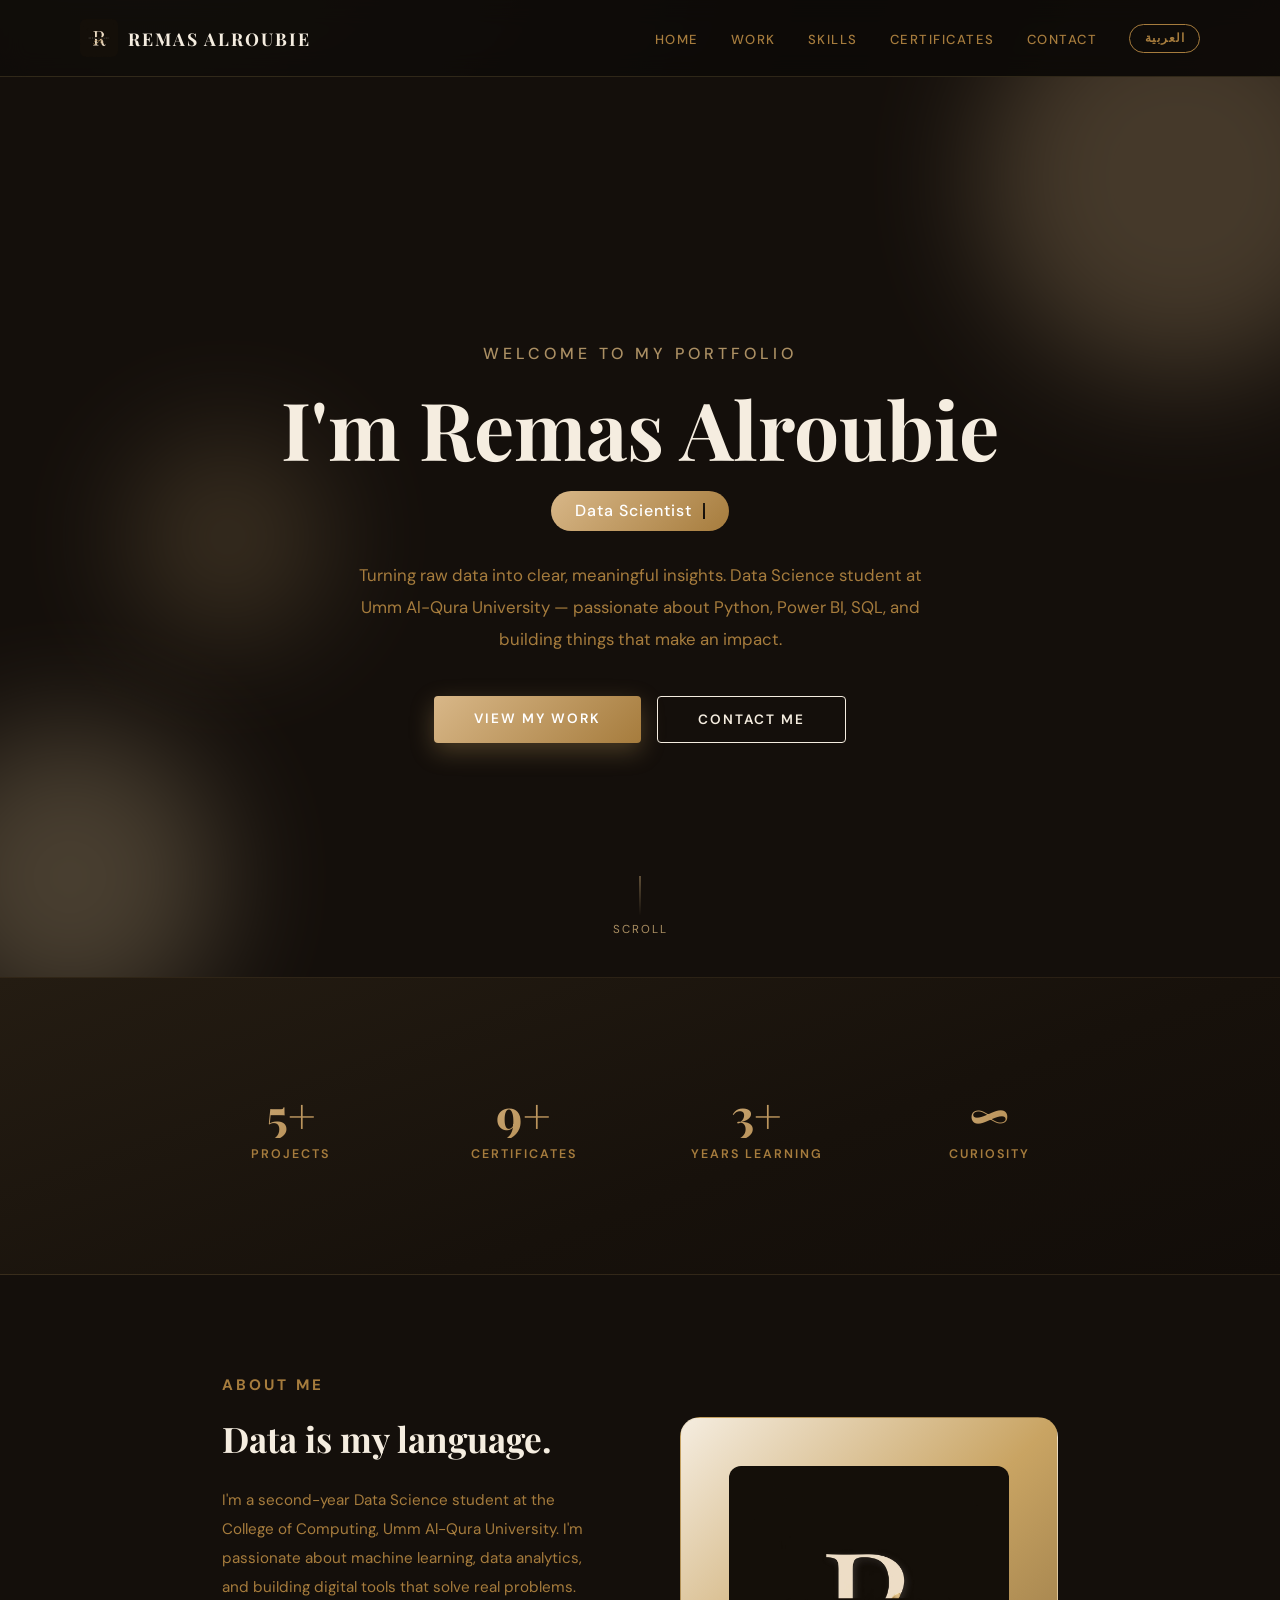
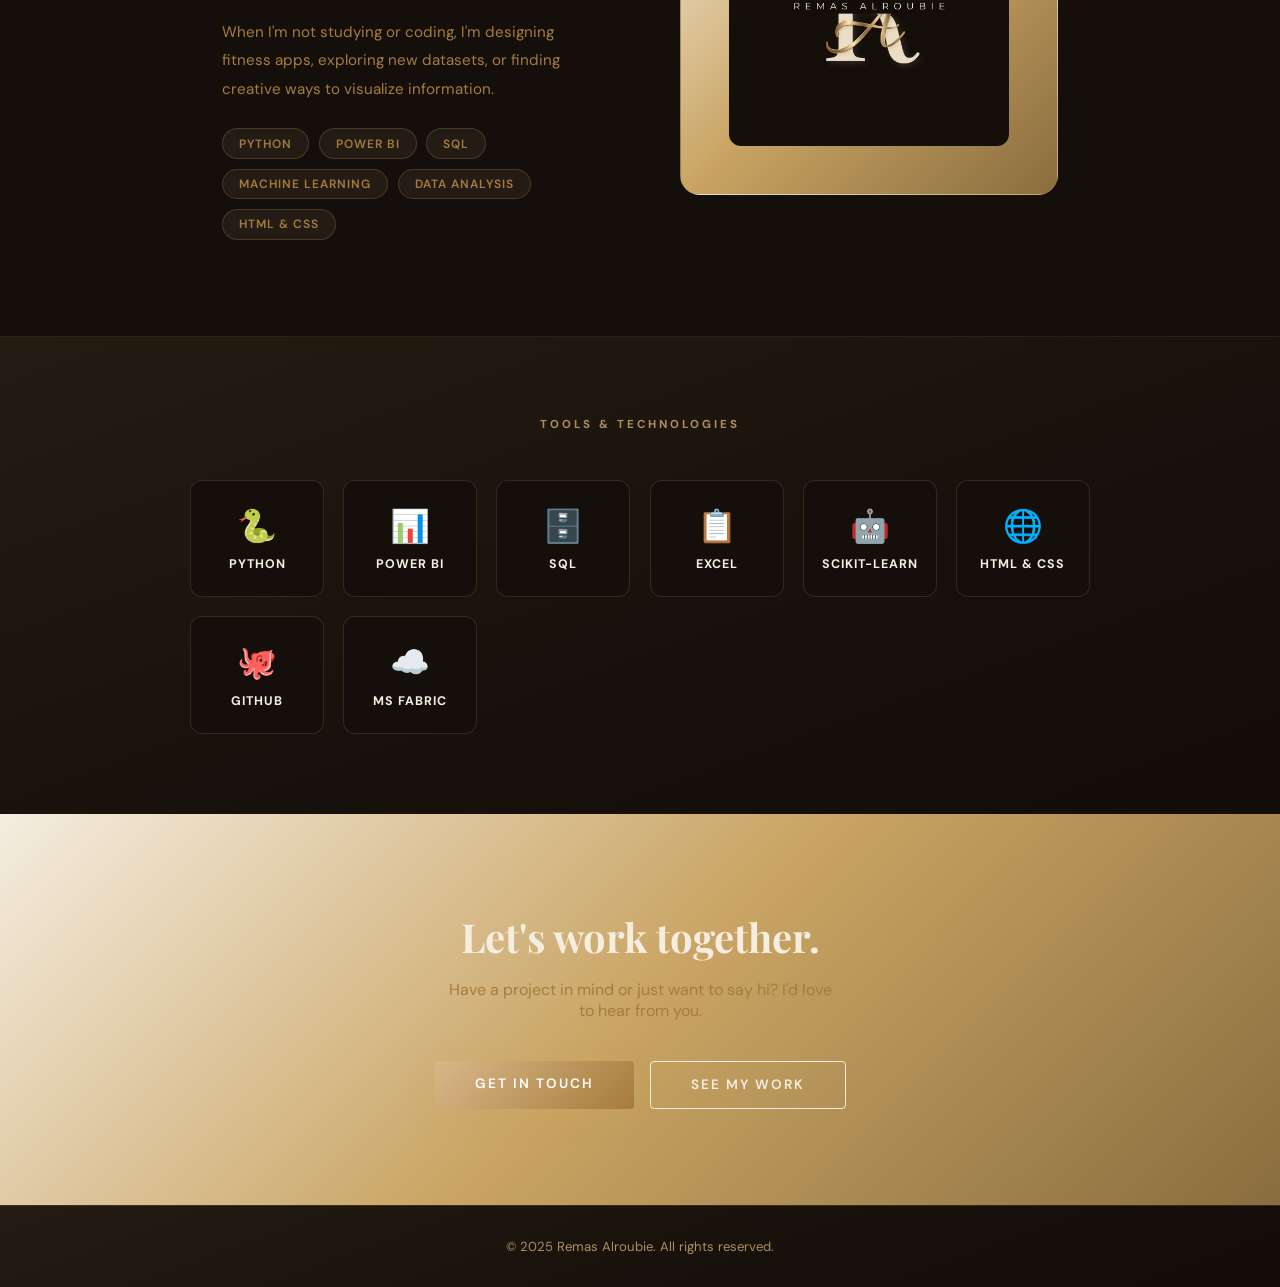
==== commit 6ea63bfe: "Update site with new gold/dark identity and logo" ====
--- a/index.html
+++ b/index.html
@@ -5,6 +5,7 @@
   <meta name="viewport" content="width=device-width, initial-scale=1.0" />
   <title>Remas Alroubie — Home</title>
   <link rel="stylesheet" href="remasalroubie.css" />
+  <link rel="icon" type="image/png" href="images/logo.png" />
   <script src="lang.js"></script>
   <style>
     /* ===== HERO REDESIGN ===== */
@@ -30,9 +31,9 @@
       animation: floatOrb 8s ease-in-out infinite;
       pointer-events: none;
     }
-    .orb1 { width: 400px; height: 400px; background: #c4a882; top: -100px; right: -100px; animation-delay: 0s; }
-    .orb2 { width: 300px; height: 300px; background: #d4bc9a; bottom: -50px; left: -80px; animation-delay: 3s; }
-    .orb3 { width: 200px; height: 200px; background: #a8906e; top: 40%; left: 10%; animation-delay: 5s; }
+    .orb1 { width: 400px; height: 400px; background: #d8b788; top: -100px; right: -100px; animation-delay: 0s; }
+    .orb2 { width: 300px; height: 300px; background: #e6cda0; bottom: -50px; left: -80px; animation-delay: 3s; }
+    .orb3 { width: 200px; height: 200px; background: #ab8f63; top: 40%; left: 10%; animation-delay: 5s; }
 
     @keyframes floatOrb {
       0%, 100% { transform: translateY(0px) scale(1); }
@@ -67,7 +68,7 @@
       display: inline-flex;
       align-items: center;
       gap: 0.5rem;
-      background: linear-gradient(135deg, #c4a882, #7a6248);
+      background: linear-gradient(135deg, #d8b788, #a67c3d);
       color: white;
       font-size: 1rem;
       font-weight: 500;
@@ -83,7 +84,7 @@
       display: inline-block;
       width: 2px;
       height: 1em;
-      background: white;
+      background: var(--panel);
       margin-left: 3px;
       vertical-align: middle;
       animation: blink 0.8s infinite;
@@ -112,7 +113,7 @@
 
     .btn-hero-primary {
       display: inline-block;
-      background: linear-gradient(135deg, #c4a882, #7a6248);
+      background: linear-gradient(135deg, #d8b788, #a67c3d);
       color: white;
       padding: 0.9rem 2.5rem;
       border-radius: 4px;
@@ -122,9 +123,9 @@
       letter-spacing: 2px;
       text-transform: uppercase;
       transition: transform 0.3s, opacity 0.3s, box-shadow 0.3s;
-      box-shadow: 0 8px 25px rgba(122,98,72,0.3);
-    }
-    .btn-hero-primary:hover { transform: translateY(-3px); opacity: 0.9; box-shadow: 0 12px 35px rgba(122,98,72,0.4); }
+      box-shadow: 0 8px 25px rgba(201,164,99,0.3);
+    }
+    .btn-hero-primary:hover { transform: translateY(-3px); opacity: 0.9; box-shadow: 0 12px 35px rgba(201,164,99,0.4); }
 
     .btn-hero-outline {
       display: inline-block;
@@ -140,7 +141,7 @@
       border: 1.5px solid var(--text-dark);
       transition: transform 0.3s, background 0.3s, color 0.3s;
     }
-    .btn-hero-outline:hover { transform: translateY(-3px); background: var(--text-dark); color: white; }
+    .btn-hero-outline:hover { transform: translateY(-3px); background: var(--text-dark); color: var(--bg); }
 
     /* Scroll indicator */
     .scroll-hint {
@@ -174,9 +175,9 @@
     /* ===== STATS SECTION ===== */
     .stats-section {
       padding: 5rem 2rem;
-      background: white;
-      border-top: 1px solid rgba(200,180,154,0.2);
-      border-bottom: 1px solid rgba(200,180,154,0.2);
+      background: var(--panel);
+      border-top: 1px solid rgba(201,164,99,0.12);
+      border-bottom: 1px solid rgba(201,164,99,0.12);
     }
     .stats-inner {
       max-width: 900px;
@@ -196,7 +197,7 @@
       font-family: 'Playfair Display', serif;
       font-size: 3rem;
       font-weight: 700;
-      background: linear-gradient(135deg, #c4a882, #7a6248);
+      background: linear-gradient(135deg, #d8b788, #a67c3d);
       -webkit-background-clip: text;
       -webkit-text-fill-color: transparent;
       background-clip: text;
@@ -250,27 +251,27 @@
       text-transform: uppercase;
       color: var(--purple-mid);
       background: var(--purple-light);
-      border: 1px solid rgba(200,180,154,0.4);
+      border: 1px solid rgba(201,164,99,0.22);
       padding: 0.4rem 1rem;
       border-radius: 50px;
     }
     .about-img-box {
-      background: linear-gradient(135deg, #f5ede0 0%, #ede0d4 50%, #e8d5c4 100%);
+      background: linear-gradient(135deg, #f5ede0 0%, #c9a463 50%, #8a6d3f 100%);
       border-radius: 20px;
       padding: 3rem;
       display: flex;
       align-items: center;
       justify-content: center;
       aspect-ratio: 1;
-      border: 1px solid rgba(200,180,154,0.3);
+      border: 1px solid rgba(201,164,99,0.18);
     }
     .about-img-box img { width: 100%; height: 100%; object-fit: contain; border-radius: 12px; }
 
     /* ===== TOOLS SECTION ===== */
     .tools-section {
       padding: 5rem 2rem;
-      background: white;
-      border-top: 1px solid rgba(200,180,154,0.2);
+      background: var(--panel);
+      border-top: 1px solid rgba(201,164,99,0.12);
     }
     .tools-inner { max-width: 900px; margin: 0 auto; }
     .tools-grid {
@@ -281,7 +282,7 @@
     }
     .tool-card {
       background: var(--bg);
-      border: 1px solid rgba(200,180,154,0.3);
+      border: 1px solid rgba(201,164,99,0.18);
       border-radius: 12px;
       padding: 1.5rem 1rem;
       text-align: center;
@@ -290,7 +291,7 @@
     }
     .tool-card:hover {
       transform: translateY(-5px);
-      box-shadow: 0 10px 30px rgba(122,98,72,0.15);
+      box-shadow: 0 10px 30px rgba(201,164,99,0.15);
       border-color: var(--purple-soft);
     }
     .tool-icon { font-size: 2rem; margin-bottom: 0.6rem; }
@@ -306,7 +307,7 @@
     .cta-section {
       padding: 6rem 2rem;
       text-align: center;
-      background: linear-gradient(135deg, #f5ede0 0%, #ede0d4 50%, #e8d5c4 100%);
+      background: linear-gradient(135deg, #f5ede0 0%, #c9a463 50%, #8a6d3f 100%);
     }
     .cta-section h2 {
       font-family: 'Playfair Display', serif;
@@ -352,7 +353,7 @@
   <button id="back-to-top" onclick="window.scrollTo({top:0,behavior:'smooth'})">↑</button>
 
   <nav>
-    <a href="index.html" class="logo">REMAS ALROUBIE</a>
+    <a href="index.html" class="logo"><img src="images/logo.png" alt="Remas Alroubie" class="logo-img"><span>REMAS ALROUBIE</span></a>
     <ul>
       <li><a href="index.html" class="active" data-en="Home" data-ar="الرئيسية">Home</a></li>
       <li><a href="mywork.html" data-en="Work" data-ar="أعمالي">Work</a></li>
--- a/remasalroubie.css
+++ b/remasalroubie.css
@@ -3,25 +3,31 @@
 * { margin: 0; padding: 0; box-sizing: border-box; }
 
 :root {
-  --pink-mid:     #c4a882;
-  --pink-soft:    #d4bc9a;
-  --pink-light:   #f0e8dc;
-  --purple-mid:   #7a6248;
-  --purple-soft:  #c8b49a;
-  --purple-light: #f5ede0;
-  --gradient:     linear-gradient(135deg, #f5ede0 0%, #ede0d4 50%, #e8d5c4 100%);
-  --text-dark:    #3a2a1f;
-  --text-mid:     #7a6248;
-  --text-light:   #a8906e;
-  --white:        #ffffff;
-  --bg:           #fdf8f3;
+  --pink-mid:     #d8b788;
+  --pink-soft:    #e6cda0;
+  --pink-light:   #1c150f;
+  --purple-mid:   #a67c3d;
+  --purple-soft:  #7d6640;
+  --purple-light: #241c14;
+  --gradient:     linear-gradient(135deg, #f5ede0 0%, #c9a463 50%, #8a6d3f 100%);
+  --text-dark:    #f5ede0;
+  --text-mid:     #a67c3d;
+  --text-light:   #ab8f63;
+  --white:        #1f170f;
+  --panel:        linear-gradient(160deg, #241c12 0%, #17110b 60%, #120d09 100%);
+  --bg:           #140f0b;
 }
 
 html { scroll-behavior: smooth; }
 
 body {
   font-family: 'DM Sans', sans-serif;
-  background-color: var(--bg);
+  background:
+    radial-gradient(ellipse 1100px 750px at 12% -8%, rgba(216,183,136,0.16), transparent 60%),
+    radial-gradient(ellipse 900px 700px at 105% 15%, rgba(166,124,61,0.14), transparent 55%),
+    radial-gradient(ellipse 800px 600px at 50% 110%, rgba(166,124,61,0.10), transparent 60%),
+    var(--bg);
+  background-attachment: fixed;
   color: var(--text-dark);
 }
 
@@ -57,7 +63,7 @@
   pointer-events: none;
   transition: opacity 0.3s, transform 0.3s;
   z-index: 999;
-  box-shadow: 0 4px 15px rgba(122,98,72,0.3);
+  box-shadow: 0 4px 15px rgba(201,164,99,0.3);
 }
 
 #back-to-top.visible {
@@ -85,21 +91,31 @@
   justify-content: space-between;
   align-items: center;
   padding: 1.2rem 5rem;
-  background: rgba(255,255,255,0.9);
+  background: rgba(12,10,8,0.85);
   backdrop-filter: blur(12px);
   position: sticky;
   top: 0;
   z-index: 100;
-  border-bottom: 1px solid rgba(200,180,154,0.3);
+  border-bottom: 1px solid rgba(201,164,99,0.18);
 }
 
 .logo {
+  display: flex;
+  align-items: center;
+  gap: 0.6rem;
   font-family: 'Playfair Display', serif;
   font-size: 1.1rem;
   font-weight: 700;
   letter-spacing: 2px;
   color: var(--text-dark);
   text-decoration: none;
+}
+
+.logo-img {
+  height: 38px;
+  width: 38px;
+  object-fit: contain;
+  border-radius: 6px;
 }
 
 nav ul {
@@ -247,7 +263,7 @@
   justify-content: space-between;
   gap: 3rem;
   padding: 5rem;
-  background: var(--white);
+  background: var(--panel);
   min-height: 88vh;
 }
 
@@ -271,7 +287,7 @@
 
 .hero-badge {
   display: inline-block;
-  background: linear-gradient(135deg, #d4bc9a, #c4a882, #a8906e);
+  background: linear-gradient(135deg, #e6cda0, #d8b788, #ab8f63);
   color: #3a2a1f;
   font-size: 0.85rem;
   font-weight: 600;
@@ -315,7 +331,7 @@
   height: 320px;
   object-fit: contain;
   border-radius: 12px;
-  background: #f0e8dc;
+  background: #1c150f;
   padding: 2rem;
   border: 1px solid rgba(180,150,120,0.2);
 }
@@ -330,8 +346,8 @@
 }
 
 .portfolio-card {
-  background: var(--white);
-  border: 1px solid rgba(200,180,154,0.4);
+  background: var(--panel);
+  border: 1px solid rgba(201,164,99,0.22);
   border-radius: 12px;
   overflow: hidden;
   transition: transform 0.3s, box-shadow 0.3s;
@@ -339,7 +355,7 @@
 
 .portfolio-card:hover {
   transform: translateY(-5px);
-  box-shadow: 0 15px 35px rgba(122,98,72,0.15);
+  box-shadow: 0 15px 35px rgba(201,164,99,0.15);
 }
 
 .port-img {
@@ -416,7 +432,7 @@
   font-weight: 500;
   padding: 0.3rem 0.8rem;
   border-radius: 50px;
-  border: 1px solid rgba(200,180,154,0.5);
+  border: 1px solid rgba(201,164,99,0.28);
 }
 
 .port-team {
@@ -443,8 +459,8 @@
 }
 
 .skill-box {
-  background: var(--white);
-  border: 1px solid rgba(200,180,154,0.4);
+  background: var(--panel);
+  border: 1px solid rgba(201,164,99,0.22);
   border-radius: 12px;
   padding: 2rem 1rem;
   text-align: center;
@@ -453,7 +469,7 @@
 
 .skill-box:hover {
   transform: translateY(-4px);
-  box-shadow: 0 10px 25px rgba(122,98,72,0.15);
+  box-shadow: 0 10px 25px rgba(201,164,99,0.15);
 }
 
 .skill-icon { font-size: 2.2rem; margin-bottom: 0.8rem; }
@@ -477,8 +493,8 @@
 }
 
 .cert-card {
-  background: var(--white);
-  border: 1px solid rgba(200,180,154,0.4);
+  background: var(--panel);
+  border: 1px solid rgba(201,164,99,0.22);
   border-radius: 16px;
   padding: 1.8rem;
   display: flex;
@@ -490,7 +506,7 @@
 
 .cert-card:hover {
   transform: translateY(-4px);
-  box-shadow: 0 12px 30px rgba(122,98,72,0.15);
+  box-shadow: 0 12px 30px rgba(201,164,99,0.15);
 }
 
 .cert-icon {
@@ -632,8 +648,8 @@
   gap: 0.5rem;
   padding: 0.5rem 1.1rem;
   border-radius: 50px;
-  border: 1px solid rgba(200,180,154,0.5);
-  background: var(--white);
+  border: 1px solid rgba(201,164,99,0.28);
+  background: var(--panel);
   text-decoration: none;
   font-size: 0.8rem;
   color: var(--text-mid);
@@ -659,8 +675,8 @@
 .form-group textarea {
   width: 100%;
   padding: 0.85rem 1.1rem;
-  background: var(--white);
-  border: 1px solid rgba(200,180,154,0.5);
+  background: var(--panel);
+  border: 1px solid rgba(201,164,99,0.28);
   border-radius: 8px;
   font-family: 'DM Sans', sans-serif;
   font-size: 0.9rem;
@@ -676,8 +692,8 @@
 
 /* ======= FOOTER ======= */
 footer {
-  background: var(--white);
-  border-top: 1px solid rgba(200,180,154,0.3);
+  background: var(--panel);
+  border-top: 1px solid rgba(201,164,99,0.18);
   padding: 2rem 5rem;
   text-align: center;
   font-size: 0.82rem;
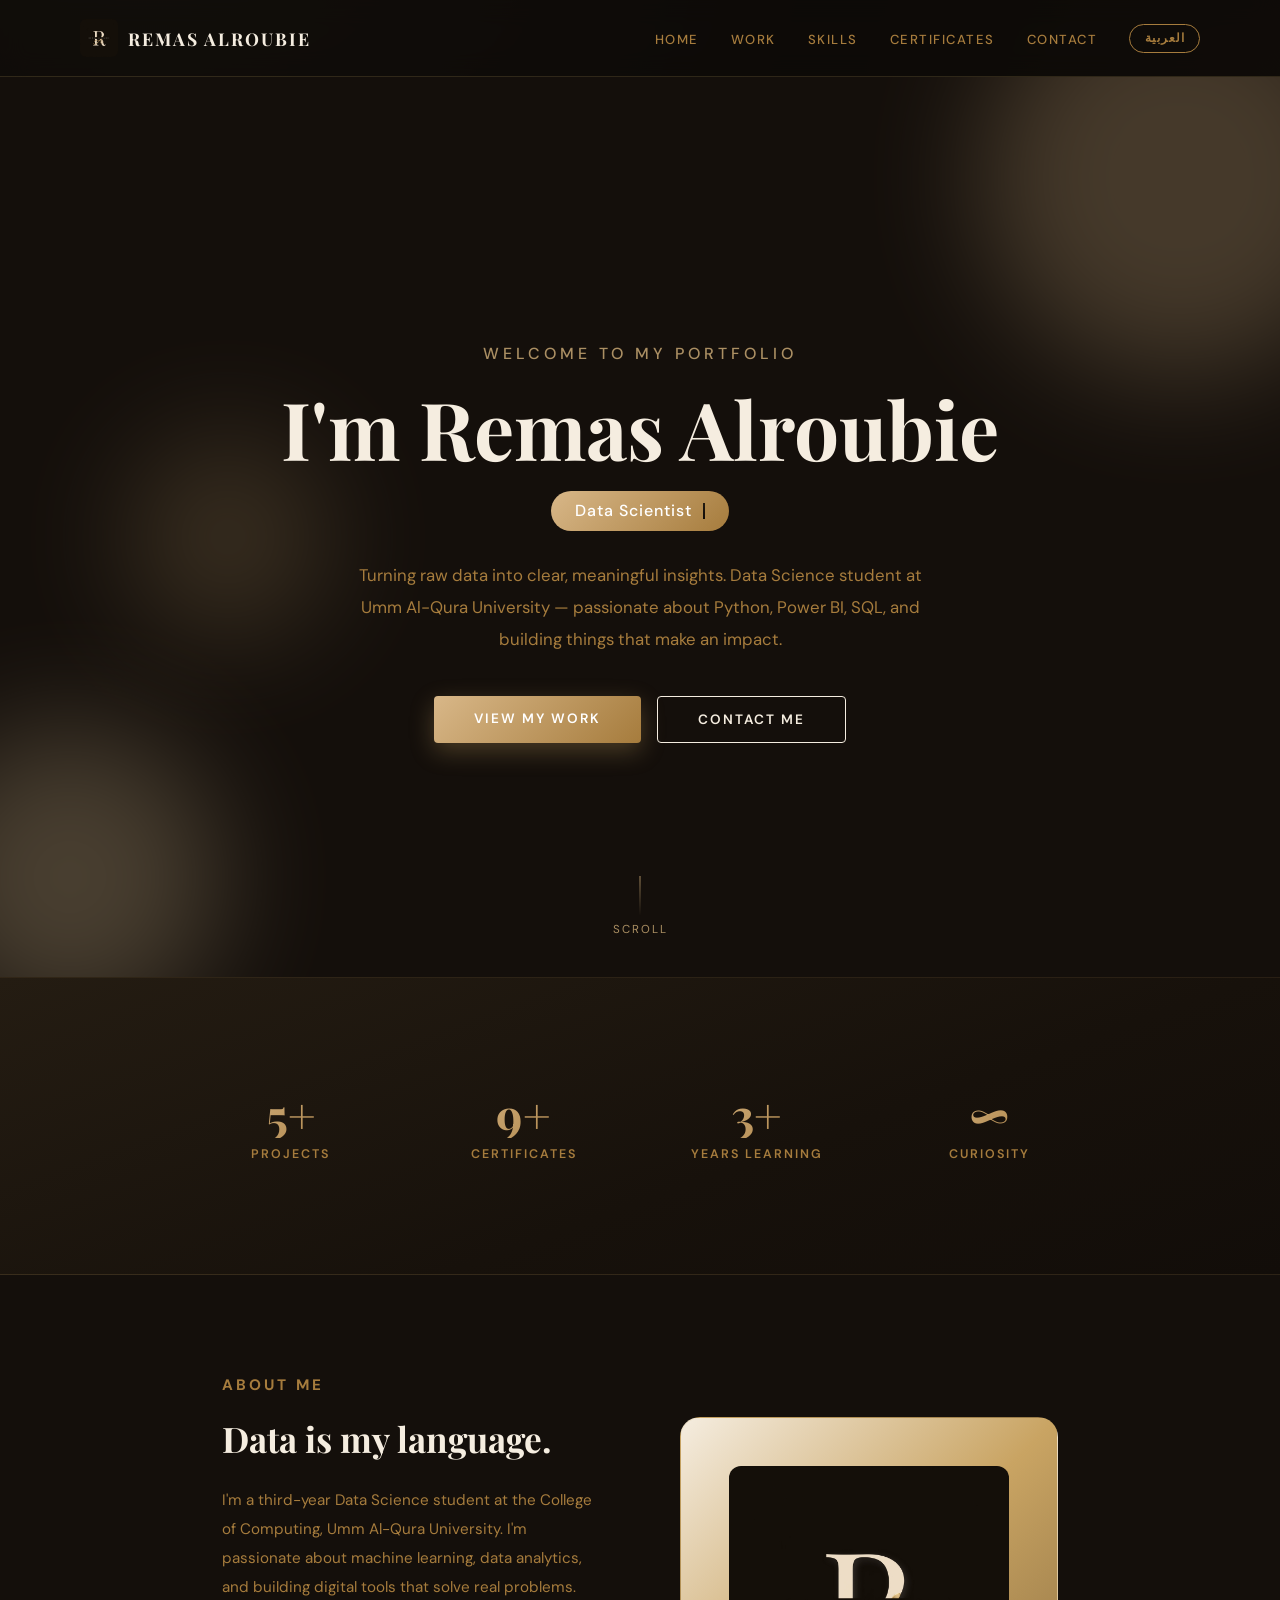
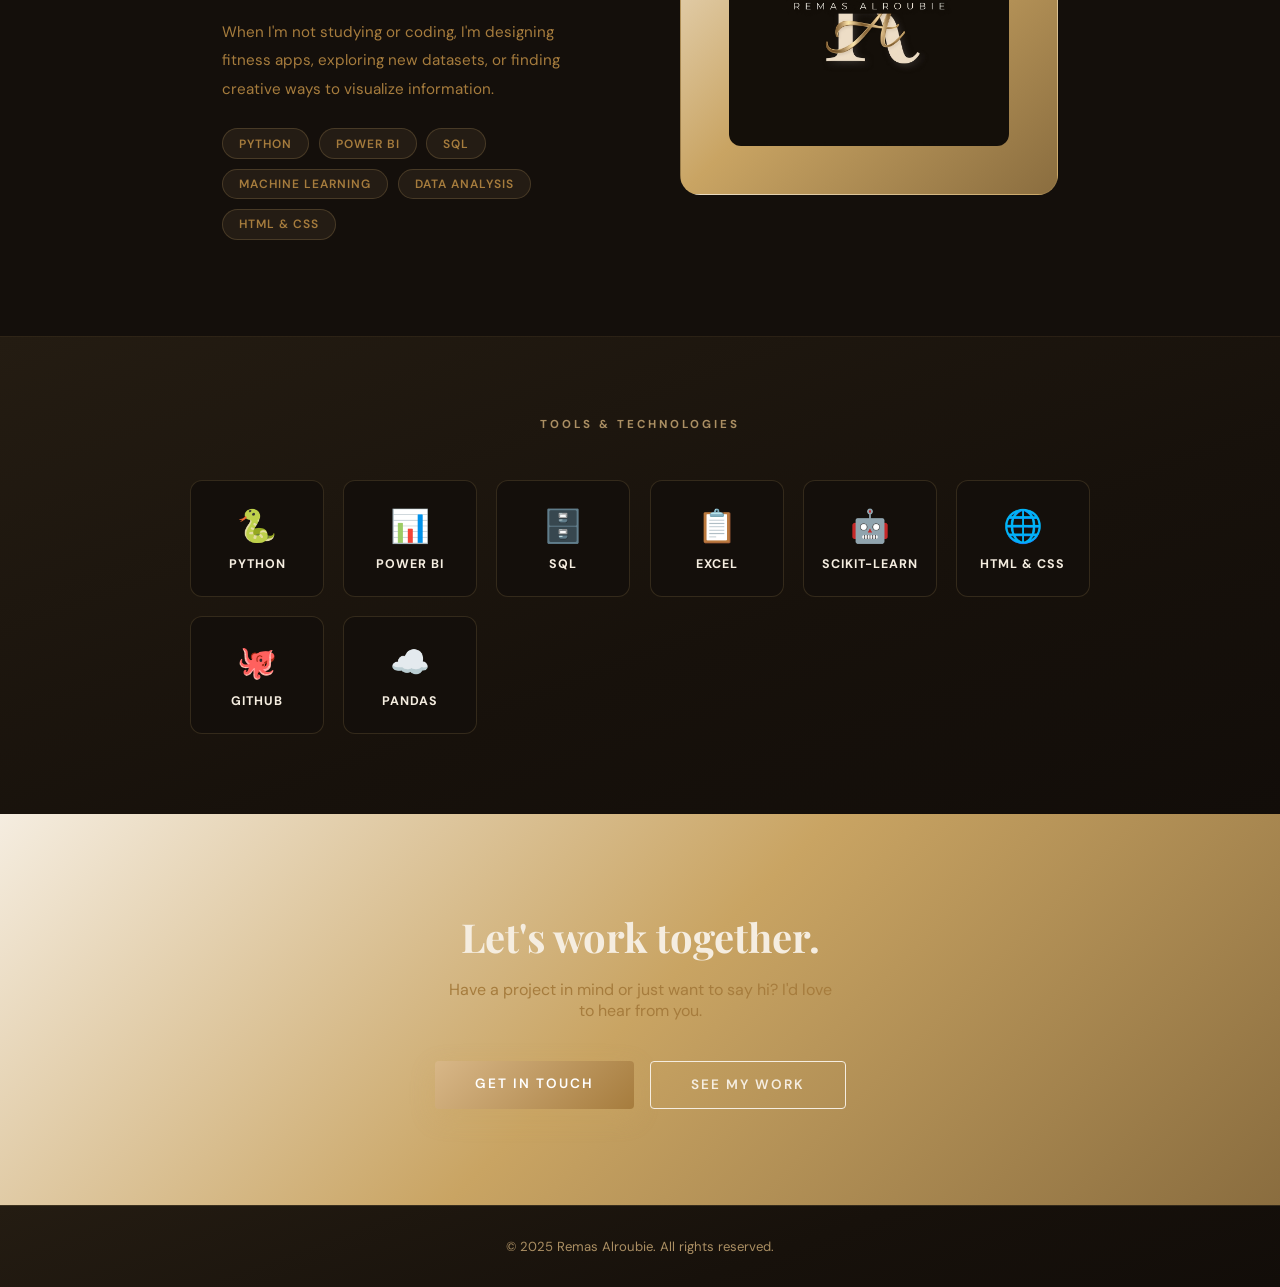
==== commit ed396510: "Update multiple pages" ====
--- a/index.html
+++ b/index.html
@@ -422,8 +422,8 @@
         <p class="about-label" data-en="About Me" data-ar="عني">About Me</p>
         <h2 data-en="Data is my language." data-ar="البيانات هي لغتي.">Data is my language.</h2>
         <p data-en="I'm a second-year Data Science student at the College of Computing, Umm Al-Qura University. I'm passionate about machine learning, data analytics, and building digital tools that solve real problems."
-           data-ar="أنا طالبة في السنة الثانية لتخصص علم البيانات بكلية الحاسبات في جامعة أم القرى. شغوفة بتعلم الآلة وتحليل البيانات وبناء أدوات رقمية تحل مشكلات حقيقية.">
-          I'm a second-year Data Science student at the College of Computing, Umm Al-Qura University. I'm passionate about machine learning, data analytics, and building digital tools that solve real problems.
+           data-ar="أنا طالبة في السنة الثالثة لتخصص علم البيانات بكلية الحاسبات في جامعة أم القرى. شغوفة بتعلم الآلة وتحليل البيانات وبناء أدوات رقمية تحل مشكلات حقيقية.">
+          I'm a third-year Data Science student at the College of Computing, Umm Al-Qura University. I'm passionate about machine learning, data analytics, and building digital tools that solve real problems.
         </p>
         <p data-en="When I'm not studying or coding, I'm designing fitness apps, exploring new datasets, or finding creative ways to visualize information."
            data-ar="وعندما لا أكون أدرس أو أكتب كوداً، أصمم تطبيقات اللياقة، أستكشف مجموعات بيانات جديدة، أو أجد طرقاً إبداعية لتصور المعلومات.">
@@ -456,7 +456,7 @@
         <div class="tool-card fade-in"><div class="tool-icon">🤖</div><div class="tool-name">Scikit-learn</div></div>
         <div class="tool-card fade-in"><div class="tool-icon">🌐</div><div class="tool-name">HTML & CSS</div></div>
         <div class="tool-card fade-in"><div class="tool-icon">🐙</div><div class="tool-name">GitHub</div></div>
-        <div class="tool-card fade-in"><div class="tool-icon">☁️</div><div class="tool-name">MS Fabric</div></div>
+        <div class="tool-card fade-in"><div class="tool-icon">☁️</div><div class="tool-name">pandas</div></div>
       </div>
     </div>
   </section>
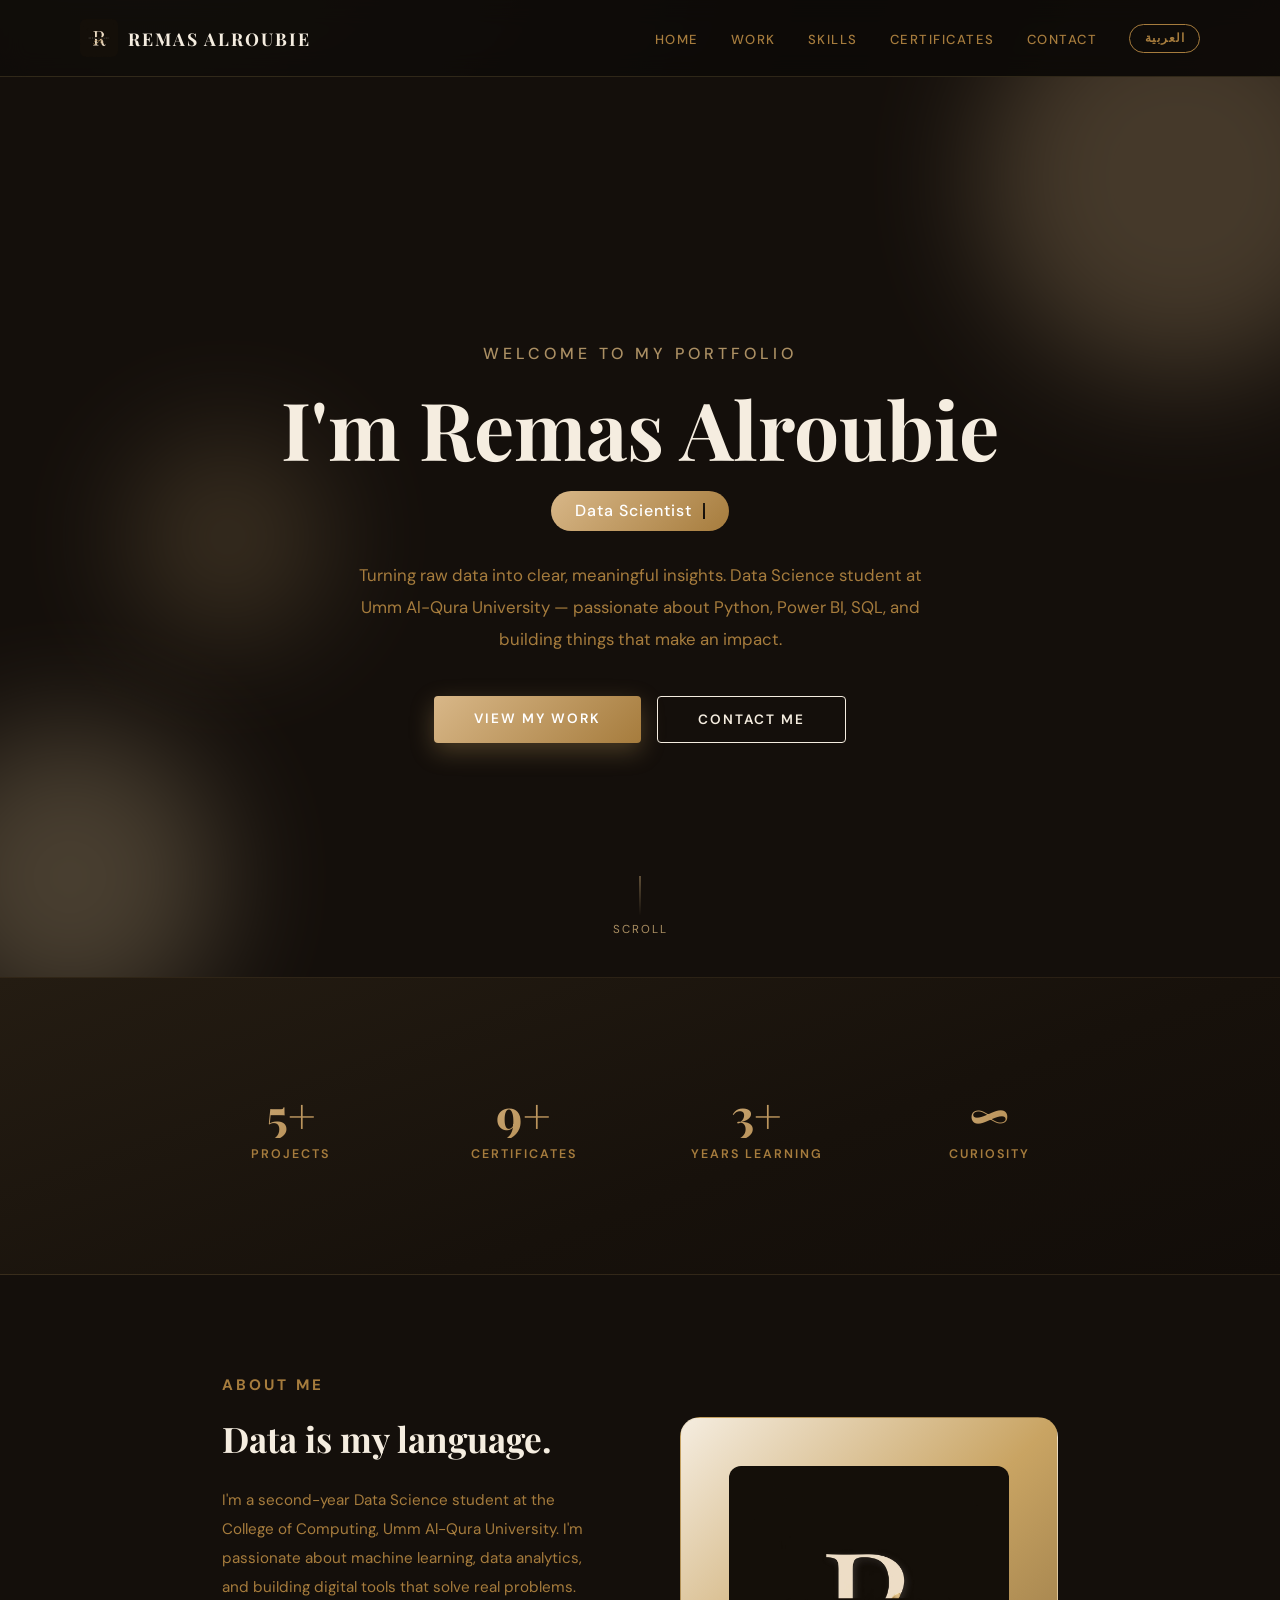
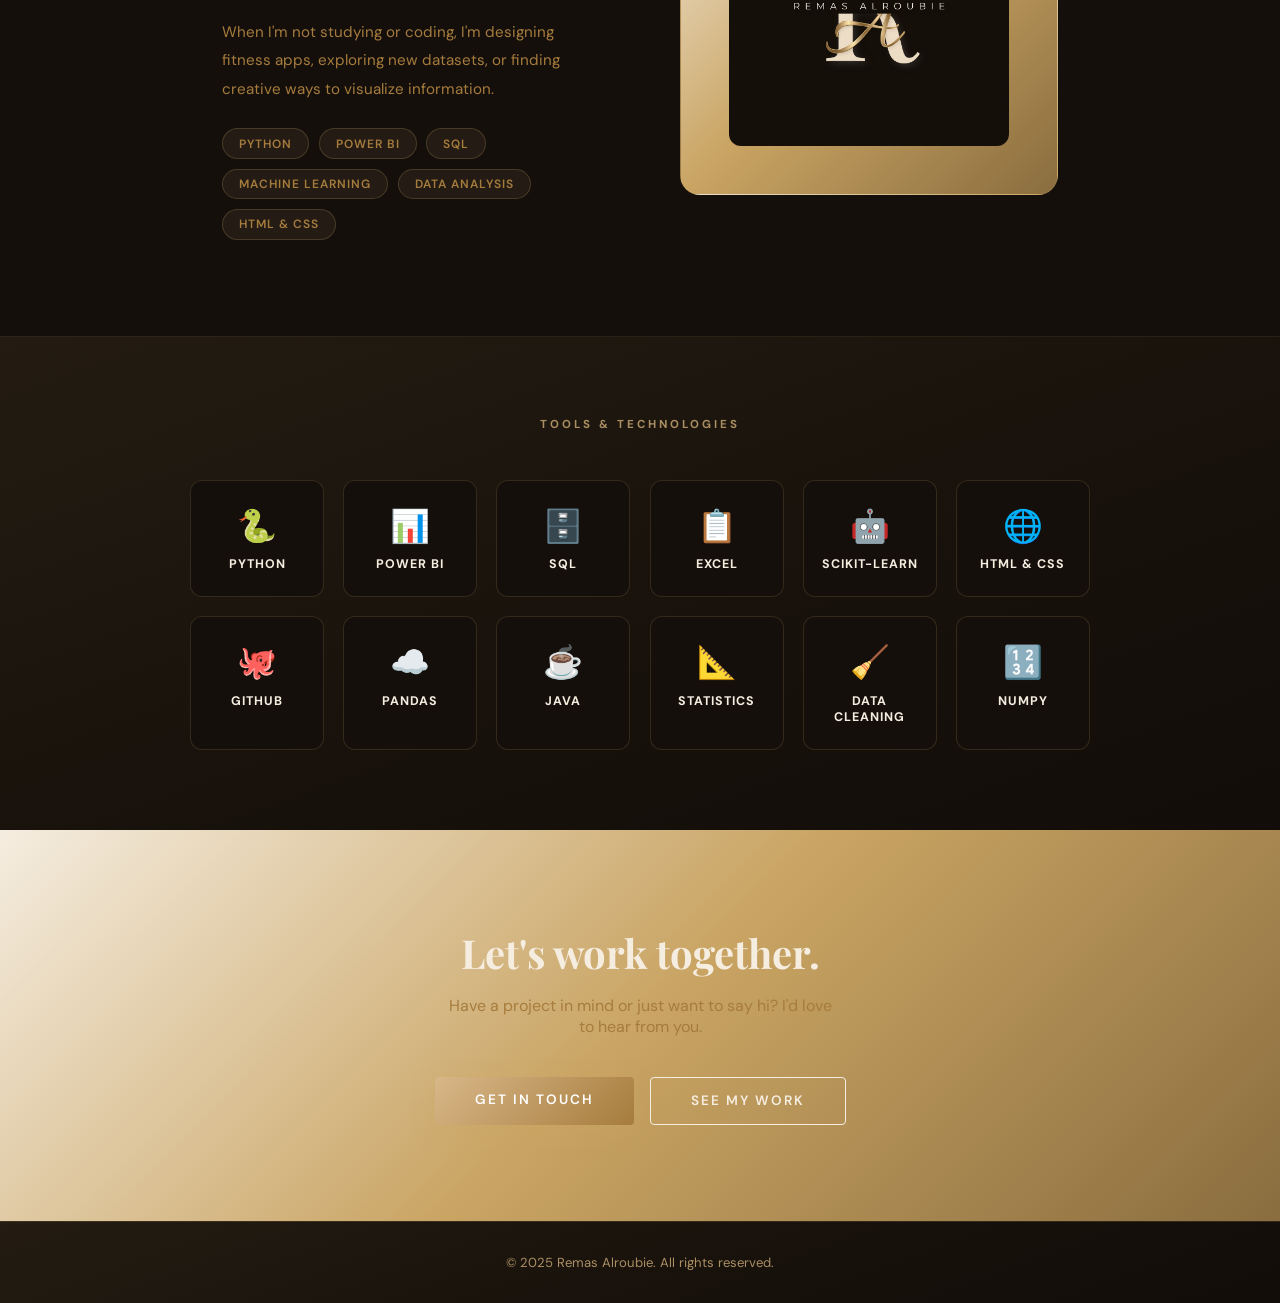
==== commit c3417991: "edit the skills" ====
--- a/index.html
+++ b/index.html
@@ -457,9 +457,14 @@
         <div class="tool-card fade-in"><div class="tool-icon">🌐</div><div class="tool-name">HTML & CSS</div></div>
         <div class="tool-card fade-in"><div class="tool-icon">🐙</div><div class="tool-name">GitHub</div></div>
         <div class="tool-card fade-in"><div class="tool-icon">☁️</div><div class="tool-name">pandas</div></div>
+        <div class="tool-card fade-in"><div class="tool-icon">☕</div><div class="tool-name">Java</div></div>
+        <div class="tool-card fade-in"><div class="tool-icon">📐</div><div class="tool-name">Statistics</div></div>
+        <div class="tool-card fade-in"><div class="tool-icon">🧹</div><div class="tool-name">Data Cleaning</div></div>
+        <div class="tool-card fade-in"><div class="tool-icon">🔢</div><div class="tool-name">NumPy</div></div>
       </div>
     </div>
   </section>
+
 
   <!-- CTA -->
   <section class="cta-section">
--- a/remasalroubie.css
+++ b/remasalroubie.css
@@ -1,5 +1,5 @@
 @import url('https://fonts.googleapis.com/css2?family=Playfair+Display:wght@400;700&family=DM+Sans:wght@300;400;500&display=swap');
-
+@import url('https://fonts.googleapis.com/css2?family=Amiri:wght@400;700&family=Tajawal:wght@300;400;500;700&display=swap');
 * { margin: 0; padding: 0; box-sizing: border-box; }
 
 :root {
@@ -725,4 +725,15 @@
   .contact-wrapper { grid-template-columns: 1fr; gap: 2.5rem; }
   .cert-grid { grid-template-columns: 1fr; }
   footer { padding: 1.5rem; }
-}+}
+
+/* ===== Arabic font ===== */
+:root {
+  --ar-heading: 'Amiri', serif;      /* العناوين */
+  --ar-body: 'Tajawal', sans-serif;  /* النصوص */
+}
+
+body.rtl, body.rtl * { font-family: var(--ar-body); letter-spacing: 0 !important; }
+body.rtl h1, body.rtl h2, body.rtl h3, body.rtl h4,
+body.rtl h1 *, body.rtl h2 *, body.rtl h3 *, body.rtl h4 * { font-family: var(--ar-heading); }
+body.rtl .logo, body.rtl .logo * { font-family: 'Playfair Display', serif; }
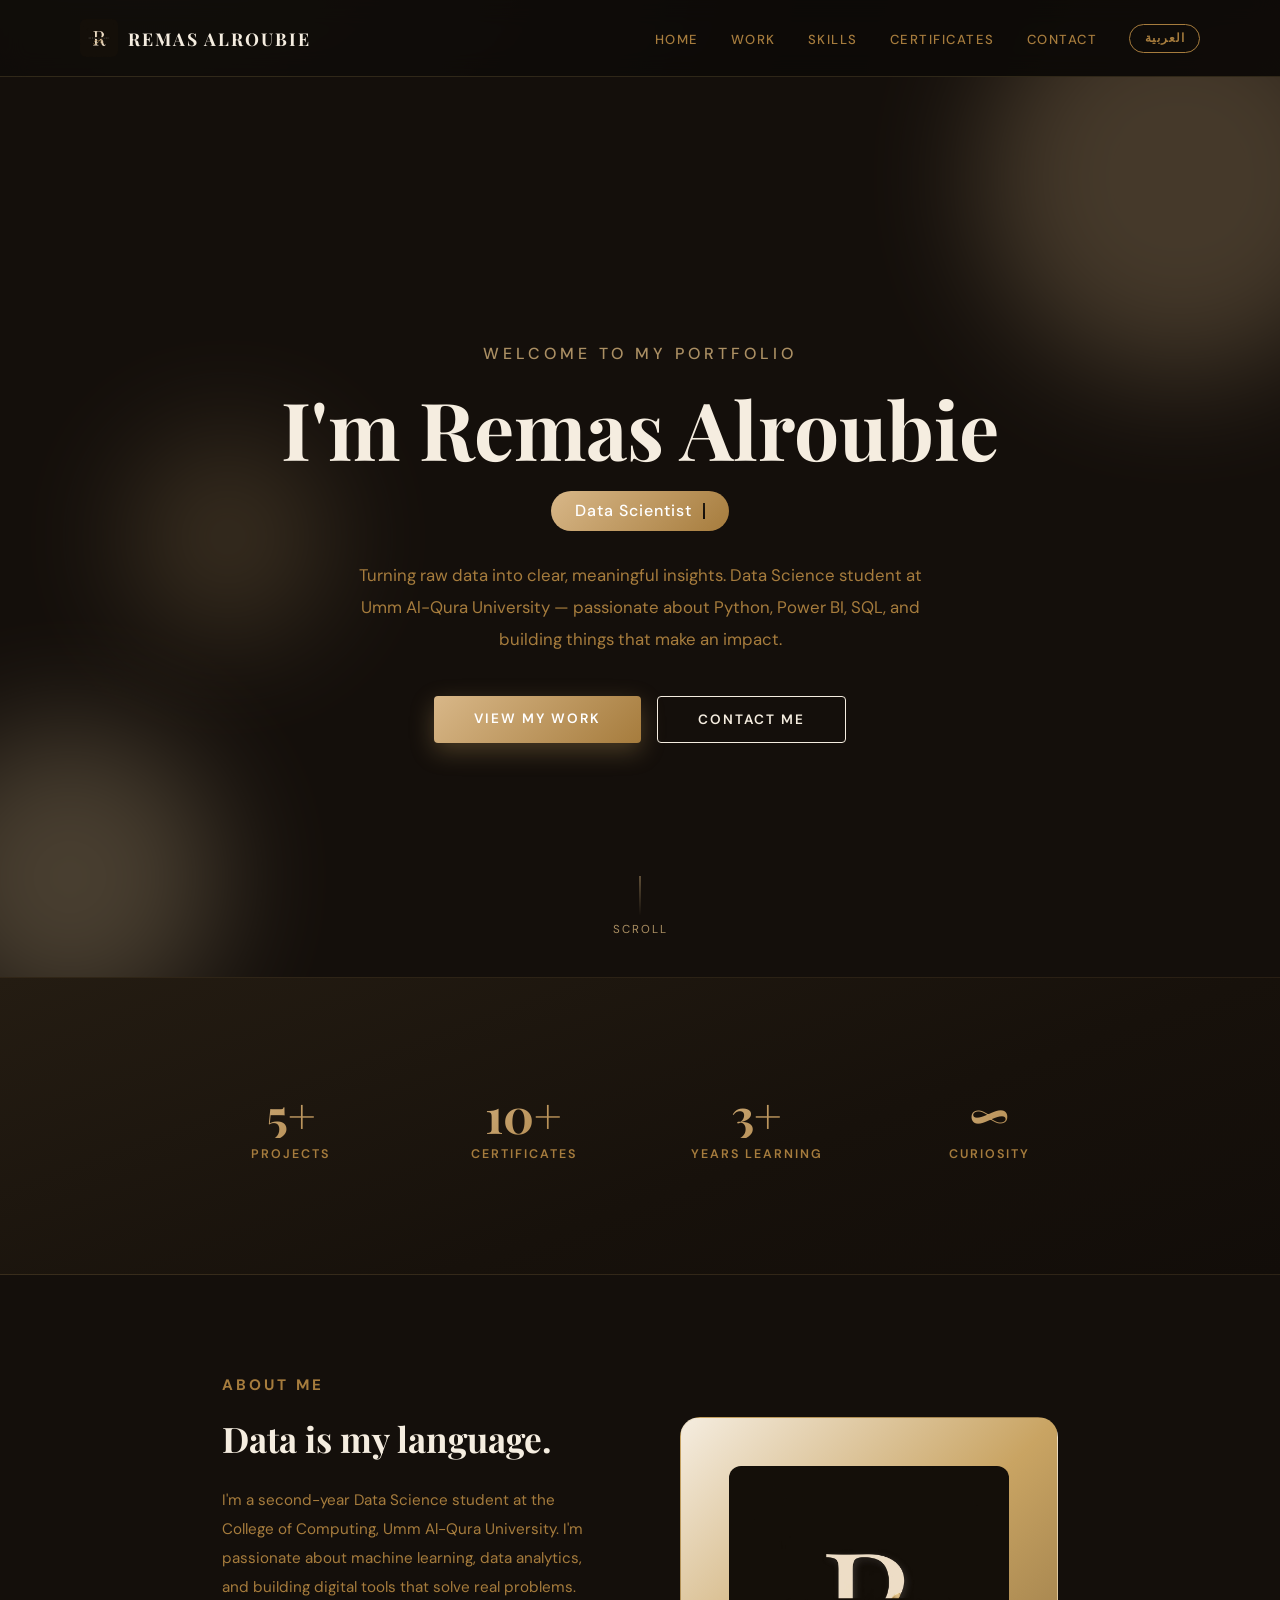
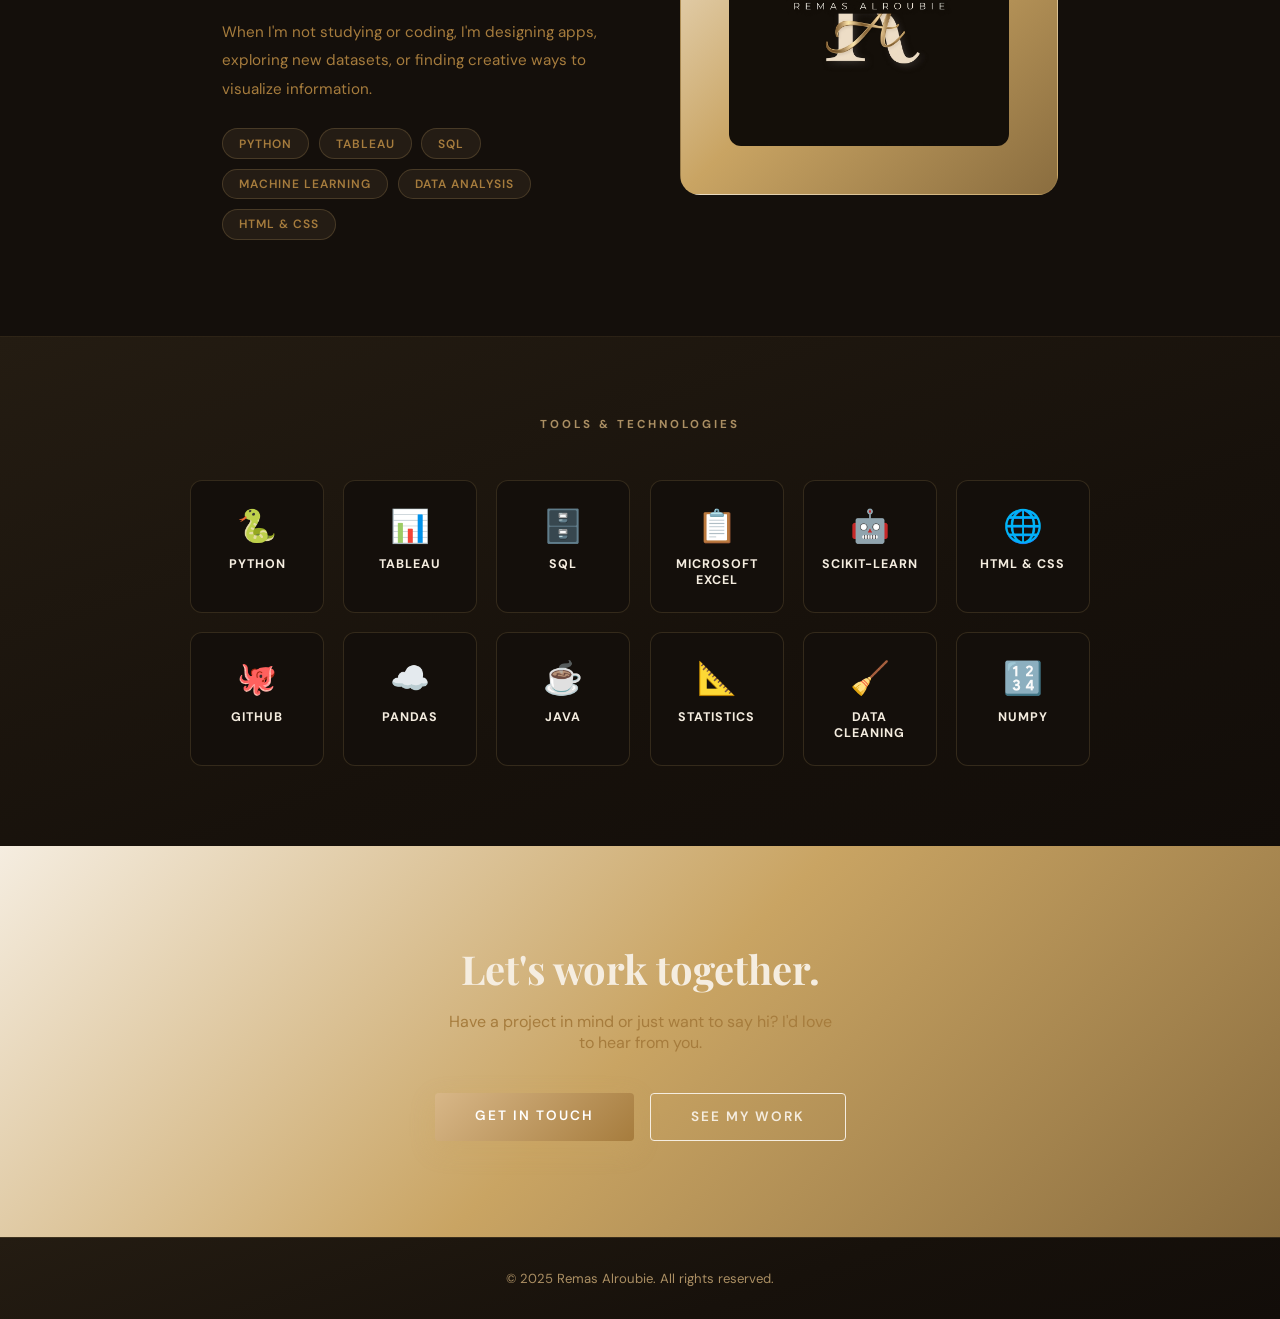
==== commit 85740770: "Update portfolio and add EY certificate" ====
--- a/index.html
+++ b/index.html
@@ -401,7 +401,7 @@
         <div class="stat-label" data-en="Projects" data-ar="مشروع">Projects</div>
       </div>
       <div class="stat-item fade-in">
-        <div class="stat-number">9+</div>
+        <div class="stat-number">10+</div>
         <div class="stat-label" data-en="Certificates" data-ar="شهادة">Certificates</div>
       </div>
       <div class="stat-item fade-in">
@@ -425,13 +425,13 @@
            data-ar="أنا طالبة في السنة الثالثة لتخصص علم البيانات بكلية الحاسبات في جامعة أم القرى. شغوفة بتعلم الآلة وتحليل البيانات وبناء أدوات رقمية تحل مشكلات حقيقية.">
           I'm a third-year Data Science student at the College of Computing, Umm Al-Qura University. I'm passionate about machine learning, data analytics, and building digital tools that solve real problems.
         </p>
-        <p data-en="When I'm not studying or coding, I'm designing fitness apps, exploring new datasets, or finding creative ways to visualize information."
-           data-ar="وعندما لا أكون أدرس أو أكتب كوداً، أصمم تطبيقات اللياقة، أستكشف مجموعات بيانات جديدة، أو أجد طرقاً إبداعية لتصور المعلومات.">
-          When I'm not studying or coding, I'm designing fitness apps, exploring new datasets, or finding creative ways to visualize information.
+        <p data-en="When I'm not studying or coding, I'm designing apps, exploring new datasets, or finding creative ways to visualize information."
+           data-ar="وعندما لا أكون أدرس أو أكتب كوداً، أصمم تطبيقات أستكشف مجموعات بيانات جديدة، أو أجد طرقاً إبداعية لتصور المعلومات.">
+          When I'm not studying or coding, I'm designing  apps, exploring new datasets, or finding creative ways to visualize information.
         </p>
         <div class="about-tags">
           <span class="about-tag">Python</span>
-          <span class="about-tag">Power BI</span>
+          <span class="about-tag">Tableau</span>
           <span class="about-tag">SQL</span>
           <span class="about-tag">Machine Learning</span>
           <span class="about-tag">Data Analysis</span>
@@ -450,9 +450,9 @@
       <p class="about-label" style="text-align:center;" data-en="Tools & Technologies" data-ar="الأدوات والتقنيات">Tools & Technologies</p>
       <div class="tools-grid">
         <div class="tool-card fade-in"><div class="tool-icon">🐍</div><div class="tool-name">Python</div></div>
-        <div class="tool-card fade-in"><div class="tool-icon">📊</div><div class="tool-name">Power BI</div></div>
+        <div class="tool-card fade-in"><div class="tool-icon">📊</div><div class="tool-name">Tableau</div></div>
         <div class="tool-card fade-in"><div class="tool-icon">🗄️</div><div class="tool-name">SQL</div></div>
-        <div class="tool-card fade-in"><div class="tool-icon">📋</div><div class="tool-name">Excel</div></div>
+        <div class="tool-card fade-in"><div class="tool-icon">📋</div><div class="tool-name">Microsoft Excel</div></div>
         <div class="tool-card fade-in"><div class="tool-icon">🤖</div><div class="tool-name">Scikit-learn</div></div>
         <div class="tool-card fade-in"><div class="tool-icon">🌐</div><div class="tool-name">HTML & CSS</div></div>
         <div class="tool-card fade-in"><div class="tool-icon">🐙</div><div class="tool-name">GitHub</div></div>
@@ -482,7 +482,7 @@
 
   <script>
     const words = ['Data Scientist', 'Data Analyst', 'Problem Solver', 'ML Engineer'];
-    const wordsAr = ['عالمة بيانات', 'محللة بيانات', 'حلّالة مشكلات', 'مهندسة تعلم آلة'];
+    const wordsAr = ['عالمة بيانات', 'محللة بيانات', 'مهندسة تعلم آلة'];
     let wordIndex = 0, charIndex = 0, deleting = false;
     function type() {
       const isAr = document.body.classList.contains('rtl');
--- a/remasalroubie.css
+++ b/remasalroubie.css
@@ -728,9 +728,10 @@
 }
 
 /* ===== Arabic font ===== */
+
 :root {
-  --ar-heading: 'Amiri', serif;      /* العناوين */
-  --ar-body: 'Tajawal', sans-serif;  /* النصوص */
+  --ar-heading: 'Tajawal', sans-serif;  /* العناوين */
+  --ar-body: 'Tajawal', sans-serif;     /* النصوص */
 }
 
 body.rtl, body.rtl * { font-family: var(--ar-body); letter-spacing: 0 !important; }
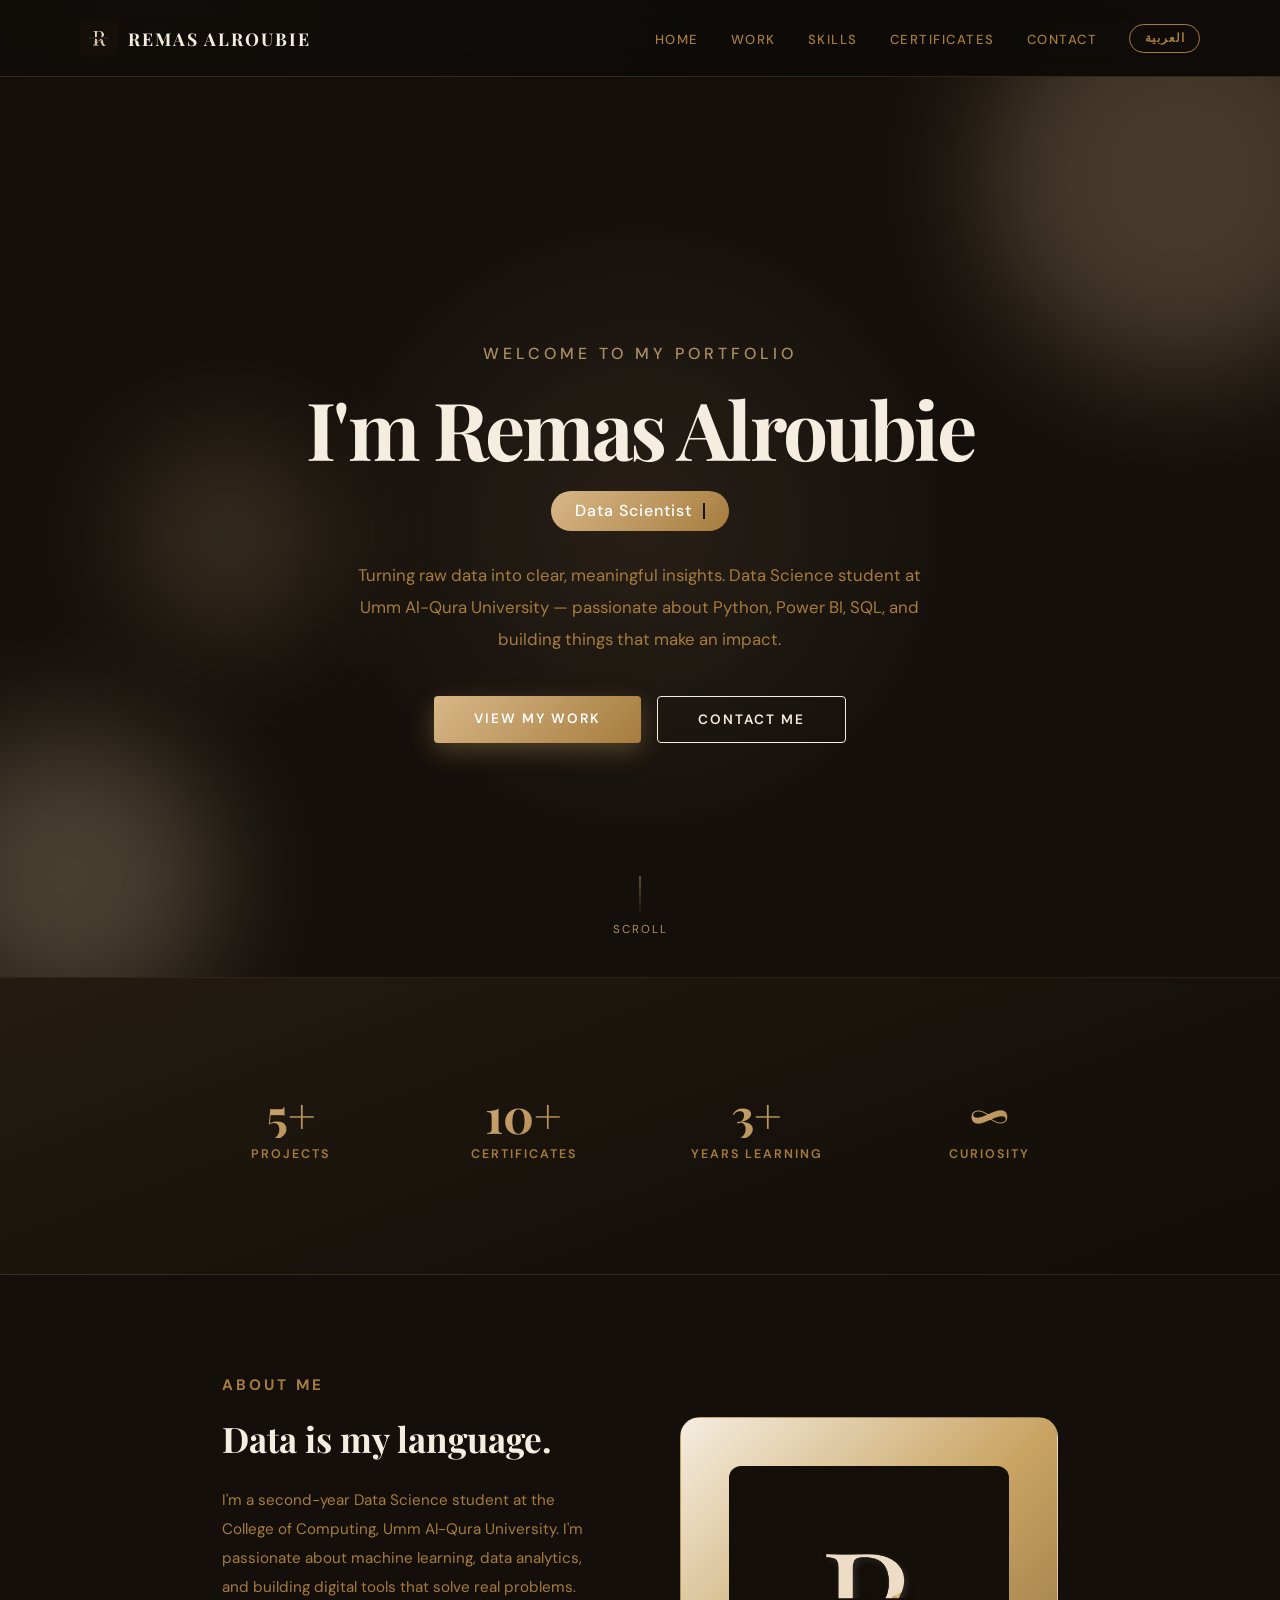
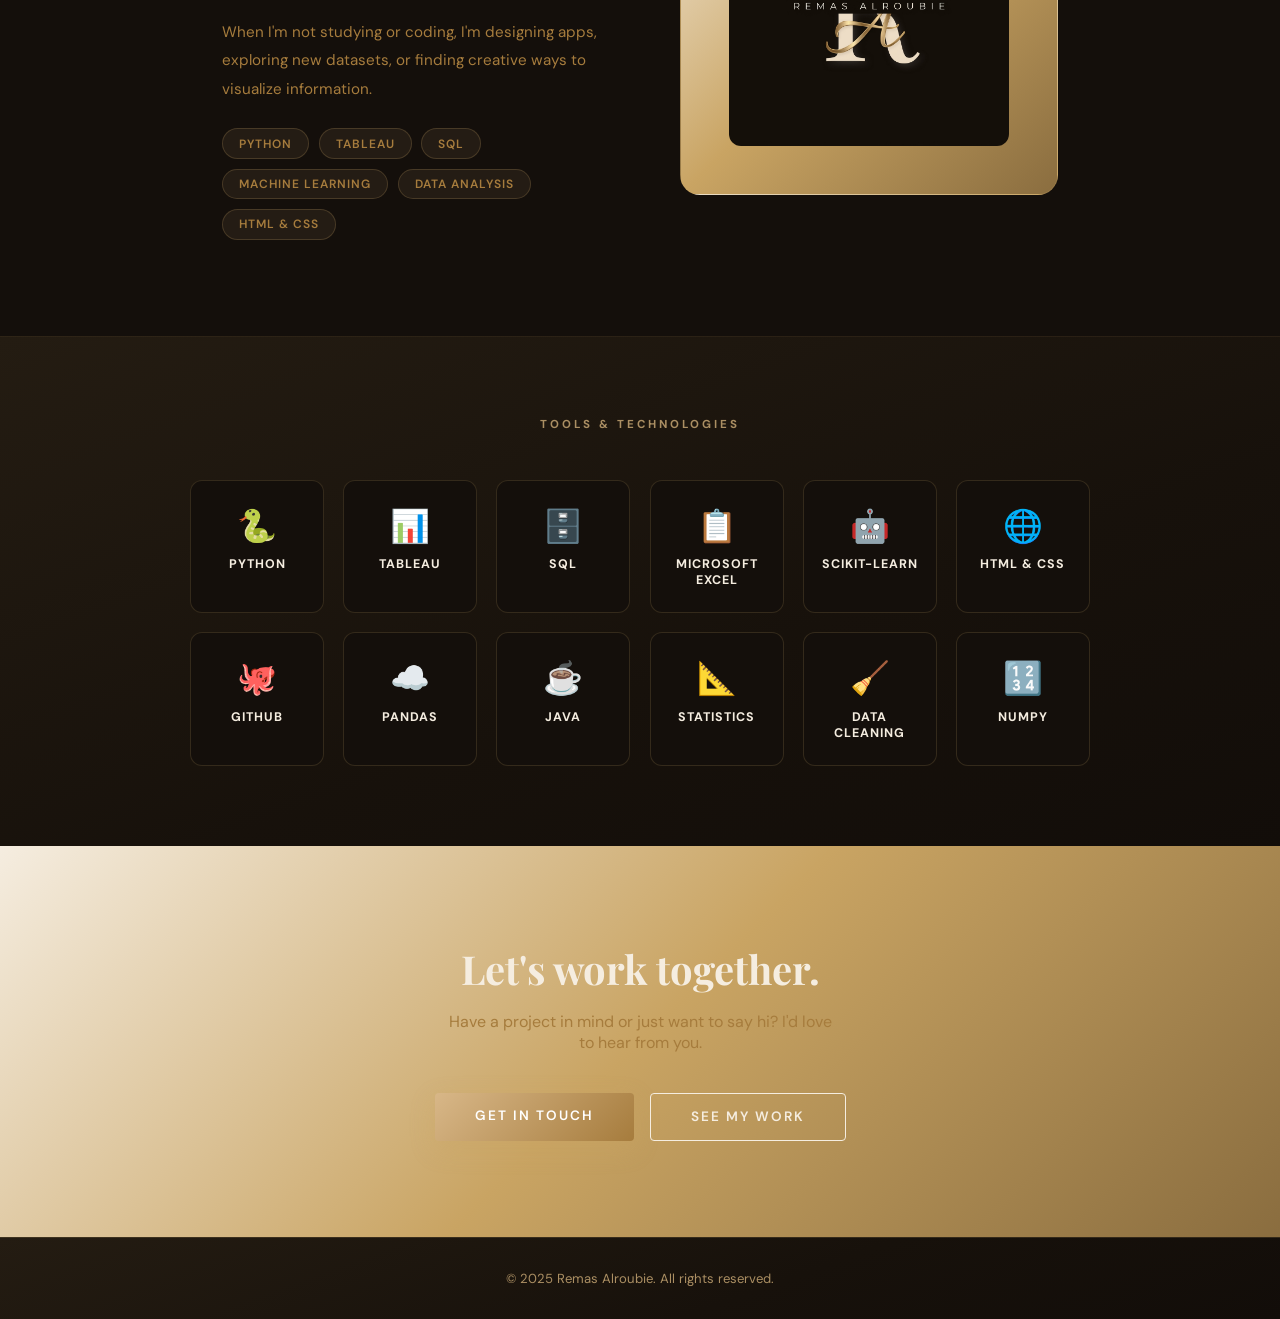
==== commit f2eb6b08: "Add update" ====
--- a/index.html
+++ b/index.html
@@ -346,6 +346,8 @@
       .hero-content h1 { font-size: 2.5rem; }
     }
   </style>
+  <link rel="stylesheet" href="motion.css" />
+  <script src="motion.js" defer></script>
 </head>
 <body>
 
--- a/motion.css
+++ b/motion.css
@@ -0,0 +1,24 @@
+/* Portfolio 2.0: progressive enhancement */
+:root{--motion-ease:cubic-bezier(.22,1,.36,1)}
+::selection{background:#c9a463;color:#140f0b}
+body{overflow-x:hidden}
+a,button{ -webkit-tap-highlight-color:transparent}
+a:focus-visible,button:focus-visible,input:focus-visible,textarea:focus-visible{outline:2px solid #e6cda0;outline-offset:4px}
+nav{transition:box-shadow .35s ease,background .35s ease}
+nav.is-scrolled{box-shadow:0 12px 36px rgba(0,0,0,.25);background:rgba(18,13,9,.96)}
+.hero::after{content:'';position:absolute;inset:0;pointer-events:none;background:radial-gradient(500px circle at var(--mx,50%) var(--my,50%),rgba(216,183,136,.10),transparent 70%);z-index:0}
+.hero-content{transition:transform .5s var(--motion-ease)}
+.hero h1,.hero-content h1{letter-spacing:-.035em}
+.btn-hero-primary,.btn-hero-outline,.btn-primary,.btn-outline,.filter-btn,.submit-btn{position:relative;overflow:hidden;transition:transform .35s var(--motion-ease),box-shadow .35s ease,background .35s ease}
+.btn-hero-primary::after,.btn-primary::after,.submit-btn::after{content:'';position:absolute;inset:-60%;background:linear-gradient(105deg,transparent 40%,rgba(255,255,255,.22) 50%,transparent 60%);transform:translateX(-120%) rotate(12deg);transition:transform .7s ease;pointer-events:none}
+.btn-hero-primary:hover::after,.btn-primary:hover::after,.submit-btn:hover::after{transform:translateX(120%) rotate(12deg)}
+.tl-content,.cert-big-card,.contact-card-link,.stat-item,.cert-stat,.flip-front{will-change:auto;transition:transform .45s var(--motion-ease),box-shadow .45s ease,border-color .35s ease}
+.tl-content:hover,.cert-big-card:hover,.contact-card-link:hover{border-color:rgba(216,183,136,.55);box-shadow:0 22px 55px rgba(0,0,0,.25)}
+.tl-img img,.cert-big-img img{transition:transform .75s var(--motion-ease)}
+.tl-content:hover .tl-img img,.cert-big-card:hover .cert-big-img img{transform:scale(1.08)}
+.motion-reveal{opacity:0;transform:translateY(30px);transition:opacity .8s var(--motion-ease),transform .8s var(--motion-ease)}
+.motion-reveal.motion-visible{opacity:1;transform:translateY(0)}
+.motion-reveal:nth-child(3n+2){transition-delay:.09s}.motion-reveal:nth-child(3n){transition-delay:.17s}
+#progress-bar{box-shadow:0 0 12px rgba(216,183,136,.45)}
+@media(max-width:760px){.motion-reveal{transform:translateY(18px)}.hero::after{display:none}nav ul{gap:.65rem;flex-wrap:wrap;justify-content:center}}
+@media(prefers-reduced-motion:reduce){*,*::before,*::after{animation-duration:.01ms!important;animation-iteration-count:1!important;transition-duration:.01ms!important;scroll-behavior:auto!important}.motion-reveal{opacity:1;transform:none}}
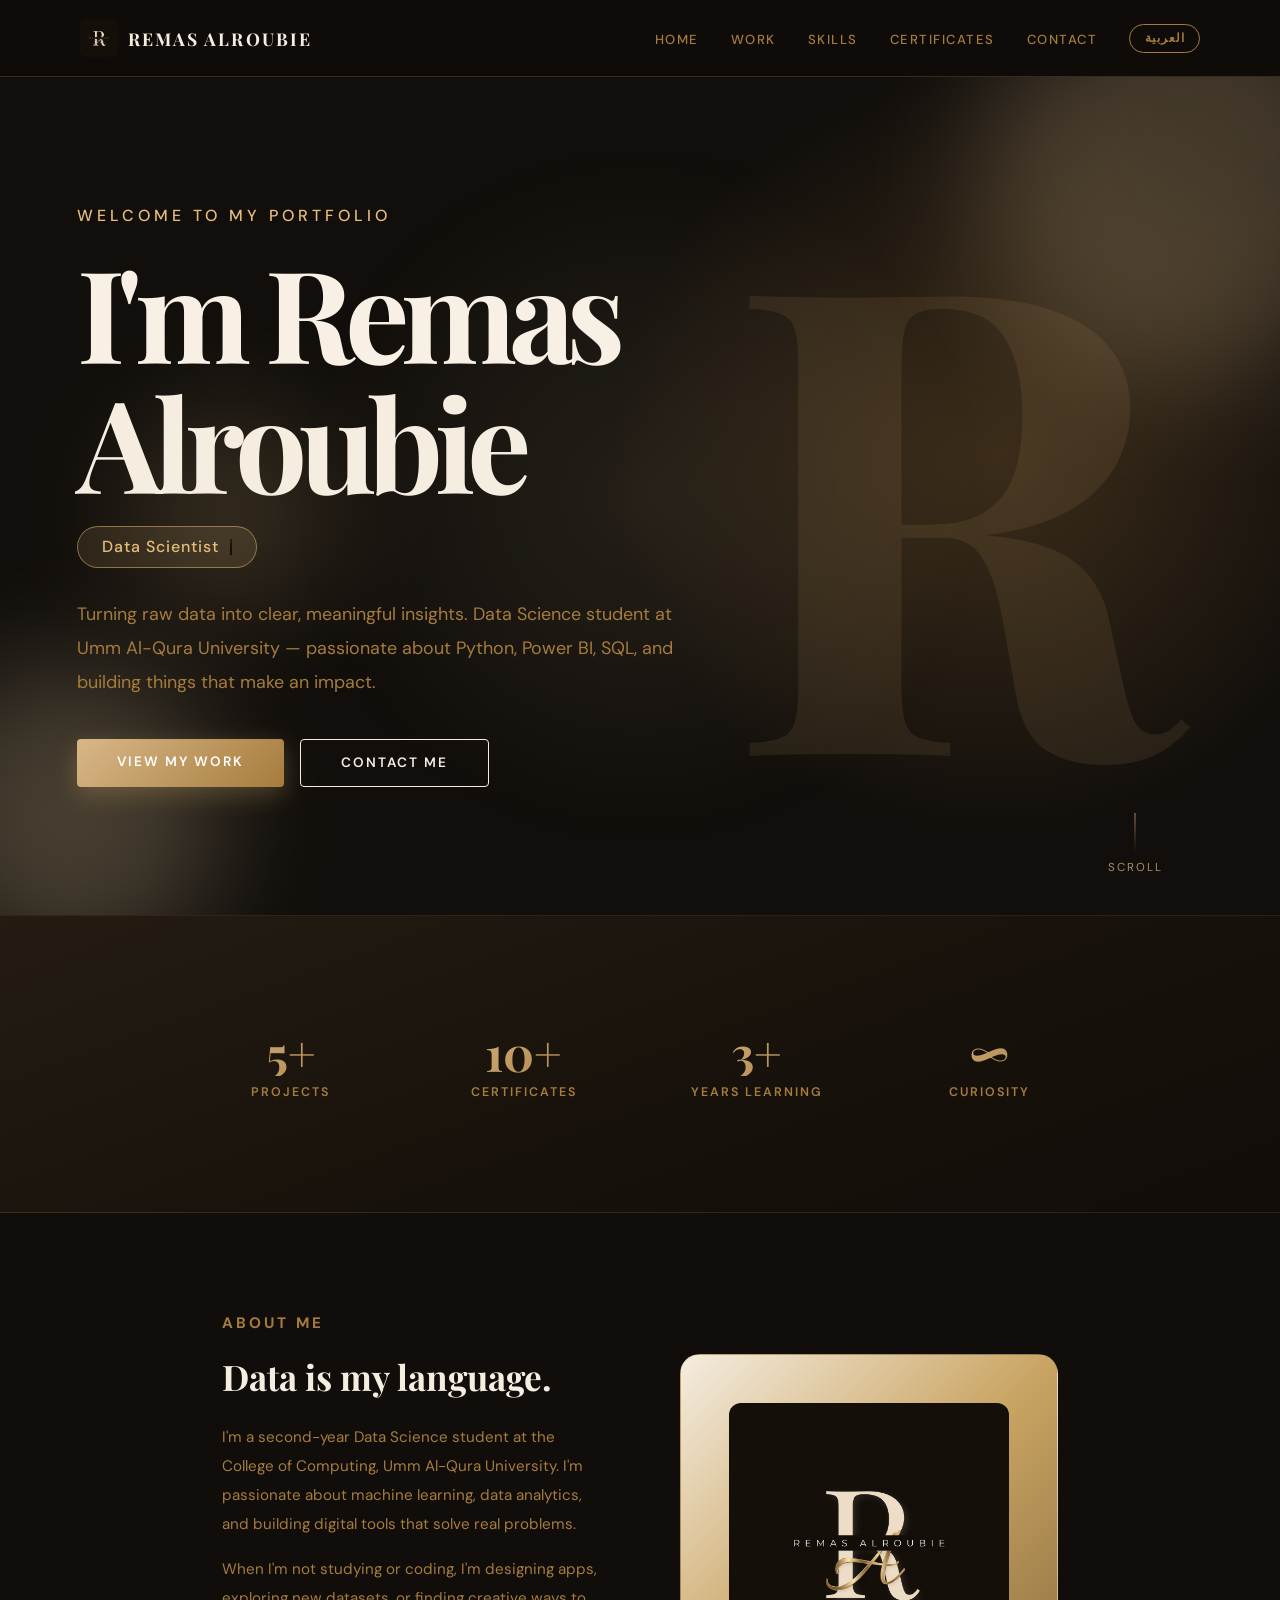
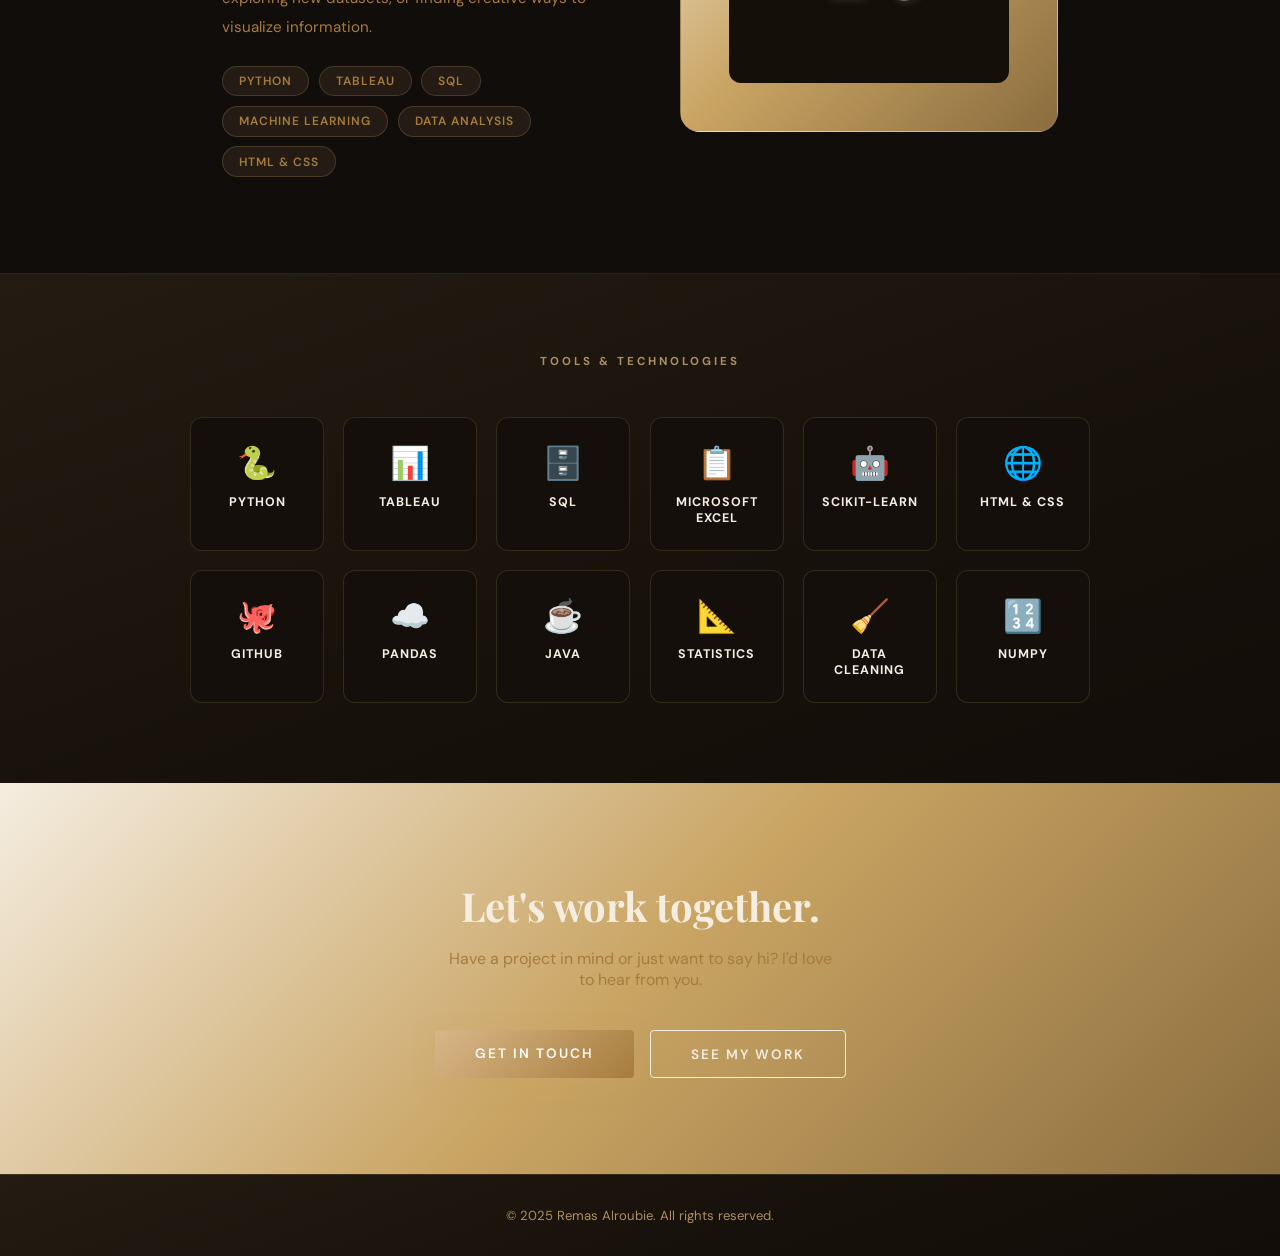
==== commit 782f9d7a: "Add update" ====
--- a/index.html
+++ b/index.html
@@ -348,6 +348,8 @@
   </style>
   <link rel="stylesheet" href="motion.css" />
   <script src="motion.js" defer></script>
+  <link rel="stylesheet" href="redesign.css" />
+  <script src="redesign.js" defer></script>
 </head>
 <body>
 
--- a/motion.css
+++ b/motion.css
@@ -21,4 +21,4 @@
 .motion-reveal:nth-child(3n+2){transition-delay:.09s}.motion-reveal:nth-child(3n){transition-delay:.17s}
 #progress-bar{box-shadow:0 0 12px rgba(216,183,136,.45)}
 @media(max-width:760px){.motion-reveal{transform:translateY(18px)}.hero::after{display:none}nav ul{gap:.65rem;flex-wrap:wrap;justify-content:center}}
-@media(prefers-reduced-motion:reduce){*,*::before,*::after{animation-duration:.01ms!important;animation-iteration-count:1!important;transition-duration:.01ms!important;scroll-behavior:auto!important}.motion-reveal{opacity:1;transform:none}}
+@media(prefers-reduced-motion:reduce){*,*::before,*::after{animation-duration:.01ms!important;animation-iteration-count:1!important;transition-duration:.01ms!important;scroll-behavior:auto!important}.motion-reveal{opacity:1;transform:none}}
--- a/redesign.css
+++ b/redesign.css
@@ -0,0 +1,30 @@
+/* Portfolio 3 — editorial, interactive, preserving existing content */
+:root{--accent:#e5bd79;--ink:#f8f0e5;--glass:rgba(38,29,21,.78)}
+body{background:#100d0b;color:var(--ink)}
+nav{border-bottom:1px solid rgba(229,189,121,.18)!important;background:rgba(15,12,10,.85)!important;backdrop-filter:blur(24px)!important}
+nav .logo{letter-spacing:.12em}nav ul a{transition:color .25s,transform .25s}nav ul a:hover{transform:translateY(-2px);color:var(--accent)!important}
+.work-hero,.skills-hero,.cert-hero,.contact-hero{min-height:390px;display:flex;flex-direction:column;align-items:center;justify-content:center;isolation:isolate;background:radial-gradient(circle at 80% 20%,rgba(210,154,74,.25),transparent 34%),radial-gradient(circle at 15% 85%,rgba(112,76,46,.25),transparent 40%),#17110e!important;border-bottom:1px solid rgba(229,189,121,.18);padding:7rem 1.5rem 5rem!important}
+.work-hero:before,.skills-hero:before,.cert-hero:before,.contact-hero:before{content:'✦';position:absolute;right:9%;top:27%;font-size:clamp(4rem,12vw,10rem);color:rgba(229,189,121,.13);animation:spinSlow 25s linear infinite;pointer-events:none}
+.work-hero h1,.skills-hero h1,.cert-hero h1,.contact-hero h1{font-size:clamp(3.5rem,9vw,7rem)!important;letter-spacing:-.065em;line-height:1.1;color:#f8f0e5!important;text-shadow:0 10px 50px rgba(0,0,0,.25);margin:.6rem 0 1rem!important}
+.work-hero p,.skills-hero p,.cert-hero p,.contact-hero p{color:#d0bda7!important;max-width:650px!important}
+.work-hero-label,.skills-hero-label,.cert-hero-label,.contact-hero-label{color:var(--accent)!important;letter-spacing:.35em!important}
+@keyframes spinSlow{to{transform:rotate(360deg)}}
+/* Landing hero — asymmetrical and oversized */
+.hero{min-height:92vh!important;text-align:left!important;align-items:flex-start!important;padding:8rem max(6vw,24px)!important;background:radial-gradient(circle at 78% 45%,rgba(197,143,74,.24),transparent 35%),#110e0b!important}
+.hero:before{content:'R';position:absolute;right:8%;top:10%;font:700 min(52vw,650px)/1 'Playfair Display',serif;color:rgba(229,189,121,.09);pointer-events:none;animation:heroFloat 8s ease-in-out infinite}
+@keyframes heroFloat{50%{transform:translateY(-22px) rotate(3deg)}}
+.hero-content{max-width:850px!important;text-align:left!important}.hero-content h1{font-size:clamp(4rem,10vw,9rem)!important;letter-spacing:-.065em!important;line-height:1.02!important}.hero-content h1::first-line{color:#f8f0e5}.hero-greeting{color:var(--accent)!important}.hero-desc{margin-left:0!important;margin-right:0!important;font-size:1.12rem!important;max-width:630px!important}.hero-btns{justify-content:flex-start!important}.hero-badge{background:rgba(229,189,121,.12)!important;border:1px solid rgba(229,189,121,.5);color:var(--accent)!important;border-radius:100px!important}.scroll-hint{left:auto!important;right:7%!important}
+body.rtl .hero-content{text-align:right!important}body.rtl .hero-desc{margin-right:0!important;margin-left:auto!important}body.rtl .hero-btns{justify-content:flex-start!important}
+/* Project gallery: actual 2-column editorial layout instead of vertical timeline */
+.timeline-wrapper{max-width:1260px!important;display:grid!important;grid-template-columns:repeat(2,minmax(0,1fr));gap:2rem;padding:3.5rem 3vw 7rem!important}.timeline-line,.tl-dot-wrap{display:none!important}.tl-item{display:block!important;margin:0!important;min-width:0}.tl-item.hidden{display:none!important}.tl-content{height:100%;border-radius:24px!important;background:#1b1511!important;box-shadow:none!important;border:1px solid rgba(229,189,121,.2)!important;overflow:hidden}.tl-img{height:clamp(230px,27vw,390px)!important}.tl-img img{height:100%;width:100%;object-fit:cover}.tl-body{padding:2rem!important}.tl-body h3{font-size:clamp(1.3rem,2.5vw,2rem)!important}.tl-click-hint{color:var(--accent)!important}.tl-item:first-of-type{grid-column:span 2}.tl-item:first-of-type .tl-img{height:clamp(300px,40vw,490px)!important}.tl-item:hover .tl-content{transform:translateY(-10px)!important;box-shadow:0 30px 65px rgba(0,0,0,.45)!important}.filter-bar{padding:2rem 1rem 0!important;gap:1rem!important}.filter-btn{font-size:.9rem!important;padding:.8rem 1.8rem!important}
+/* Skills as tactile panels */
+.skills-section{max-width:1250px!important}.flip-grid{grid-template-columns:repeat(auto-fit,minmax(215px,1fr))!important;gap:1.4rem!important}.flip-card{height:275px!important}.flip-front,.flip-back{border-radius:24px!important}.flip-front{background:linear-gradient(145deg,#292016,#15100d)!important;border:1px solid rgba(229,189,121,.25)!important}.flip-back{background:linear-gradient(135deg,#b58b54,#5d4025)!important}.flip-card:hover .flip-front{box-shadow:0 18px 40px rgba(0,0,0,.4)}.flip-icon{font-size:3.5rem!important}.soft-card{height:245px!important}
+/* Certificates gallery */
+.cert-section{max-width:1250px!important}.cert-big-grid{grid-template-columns:repeat(auto-fill,minmax(280px,1fr))!important;gap:1.6rem!important}.cert-big-card{border-radius:22px!important;background:#211a14!important;border:1px solid rgba(229,189,121,.22)!important;box-shadow:none!important}.cert-big-img{aspect-ratio:1.4!important;background:#34271d!important}.cert-big-body{padding:1.6rem!important}.cert-big-body h3{font-size:1.15rem!important}.cert-big-card:hover{transform:translateY(-9px) rotate(-.5deg)!important;box-shadow:0 24px 55px rgba(0,0,0,.4)!important}.cert-stats{background:#17110e!important}
+/* Contact cards / form */
+.contact-main{max-width:1200px!important;gap:4rem!important;padding:6rem 2rem!important}.contact-card-link{border-radius:20px!important;background:#211a14!important;padding:1.5rem!important}.form-box{border-radius:26px!important;background:#211a14!important;padding:2.5rem!important}.form-group input,.form-group textarea{border-radius:13px!important;padding:1rem!important}.contact-card-link:hover{transform:translateX(10px)!important}
+/* Progress / accent / reveal */
+#progress-bar{height:4px!important;background:linear-gradient(90deg,#b68c52,#f5d7a2)!important}.section-divider,.underline{width:75px!important;height:4px!important}.motion-reveal{transition-duration:1s!important}.portfolio-kicker{text-align:center;color:var(--accent);letter-spacing:.3em;text-transform:uppercase;font-size:.75rem;margin:3rem auto 0}
+.cert-search-wrap{max-width:550px;margin:0 auto 2.5rem;padding:0 1rem}.cert-search{width:100%;padding:1rem 1.4rem;background:#241b15;border:1px solid rgba(229,189,121,.4);border-radius:999px;color:#f8f0e5;font:inherit;outline:none}.cert-search:focus{border-color:#e5bd79;box-shadow:0 0 0 4px rgba(229,189,121,.12)}.cert-search::placeholder{color:#bda78c}.cert-big-card.search-hidden{display:none!important}
+@media(max-width:800px){.timeline-wrapper{grid-template-columns:1fr!important;padding:2rem 1.1rem 5rem!important}.tl-item:first-of-type{grid-column:auto}.tl-item:first-of-type .tl-img{height:240px!important}.hero{padding:8rem 1.5rem 6rem!important}.hero-content h1{font-size:clamp(3.2rem,12vw,5rem)!important}.work-hero,.skills-hero,.cert-hero,.contact-hero{min-height:310px}.contact-main{grid-template-columns:1fr!important;padding:3rem 1.2rem!important}.form-box{padding:1.5rem!important}}
+@media(prefers-reduced-motion:reduce){.hero:before,.work-hero:before,.skills-hero:before,.cert-hero:before,.contact-hero:before{animation:none!important}}
